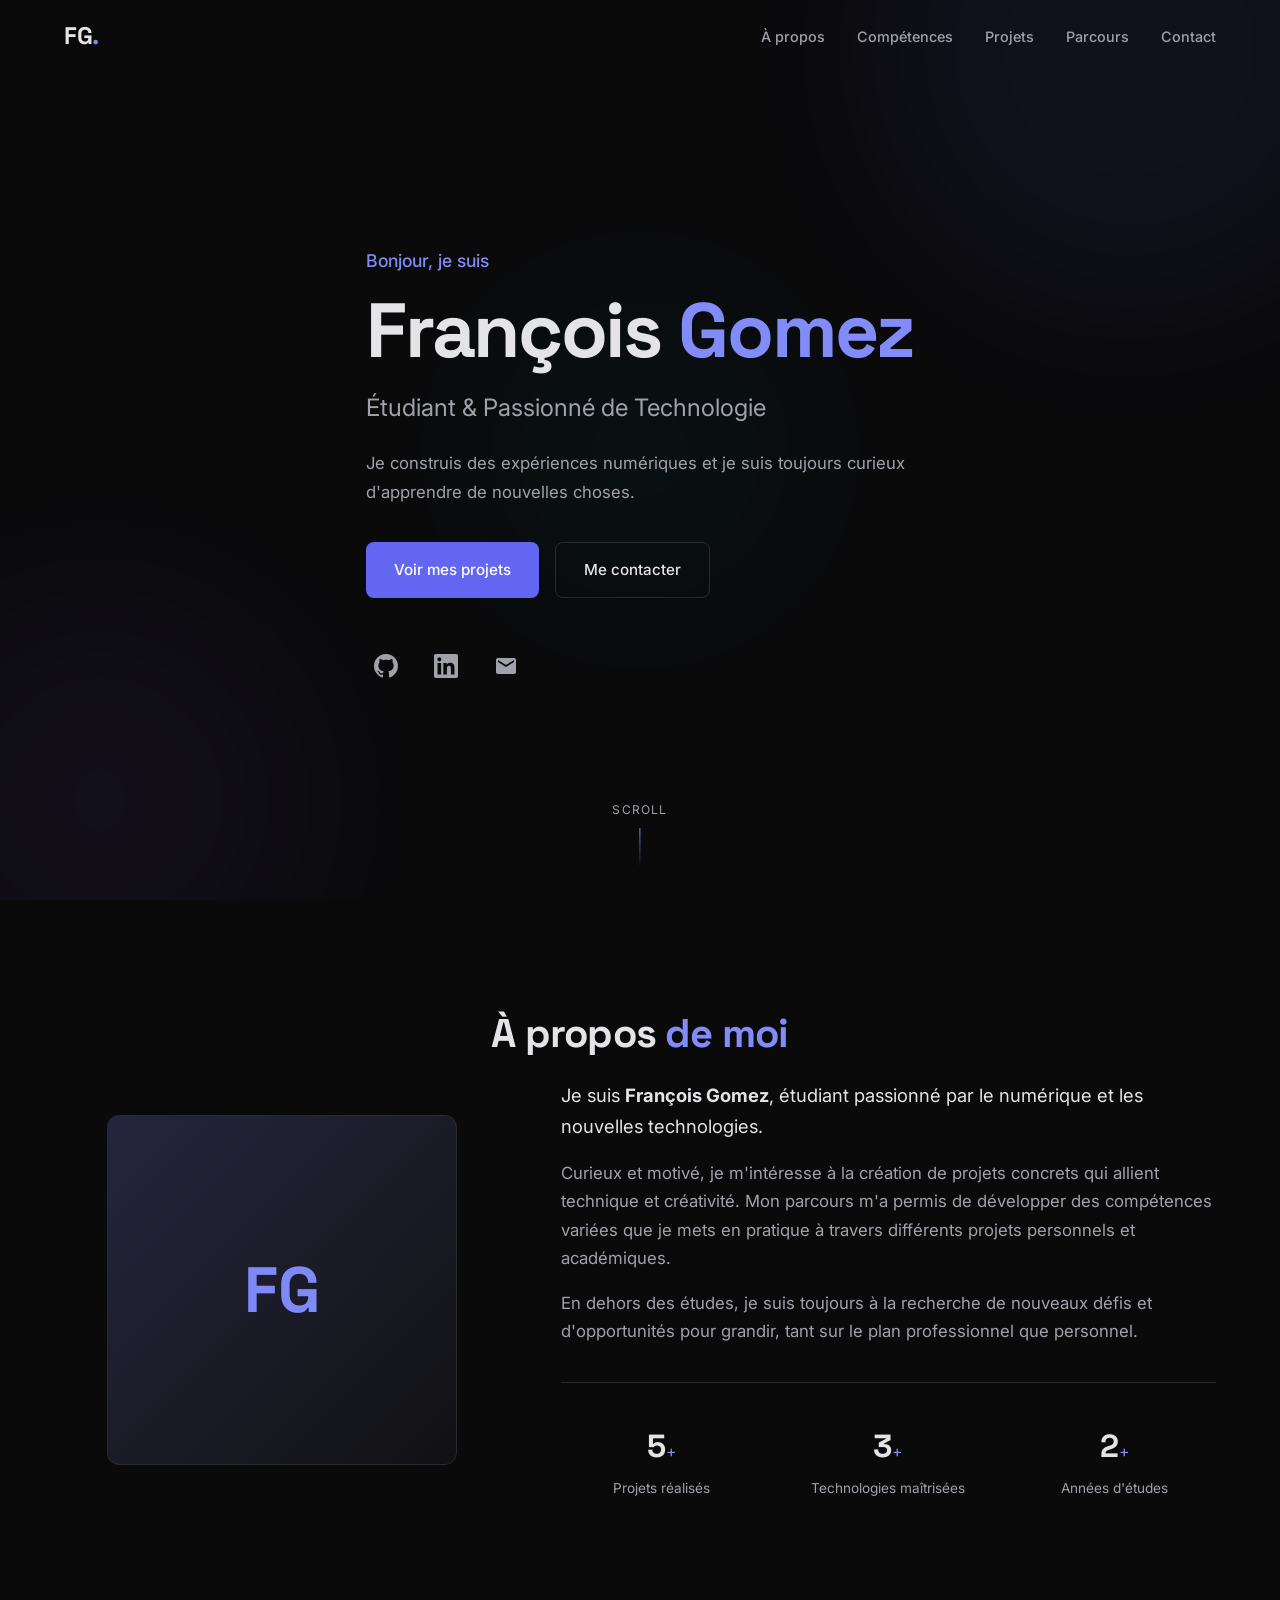
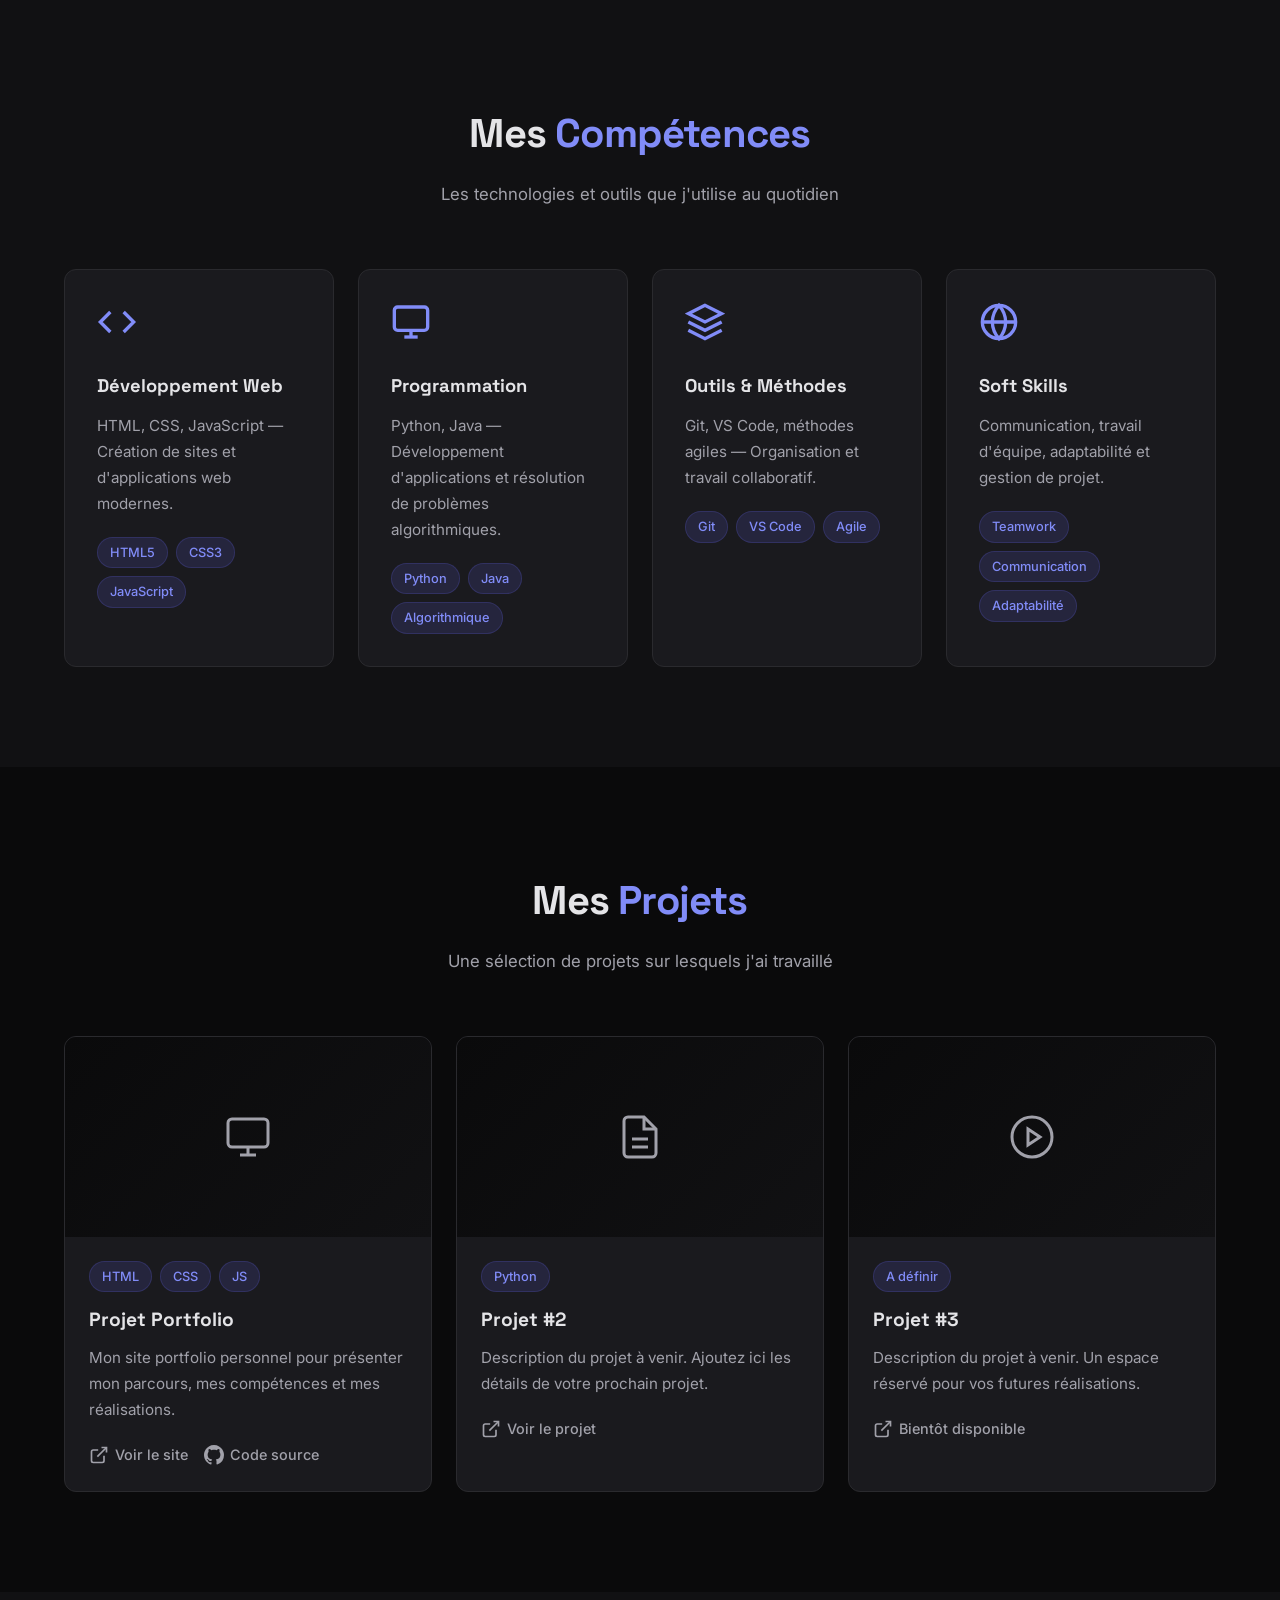
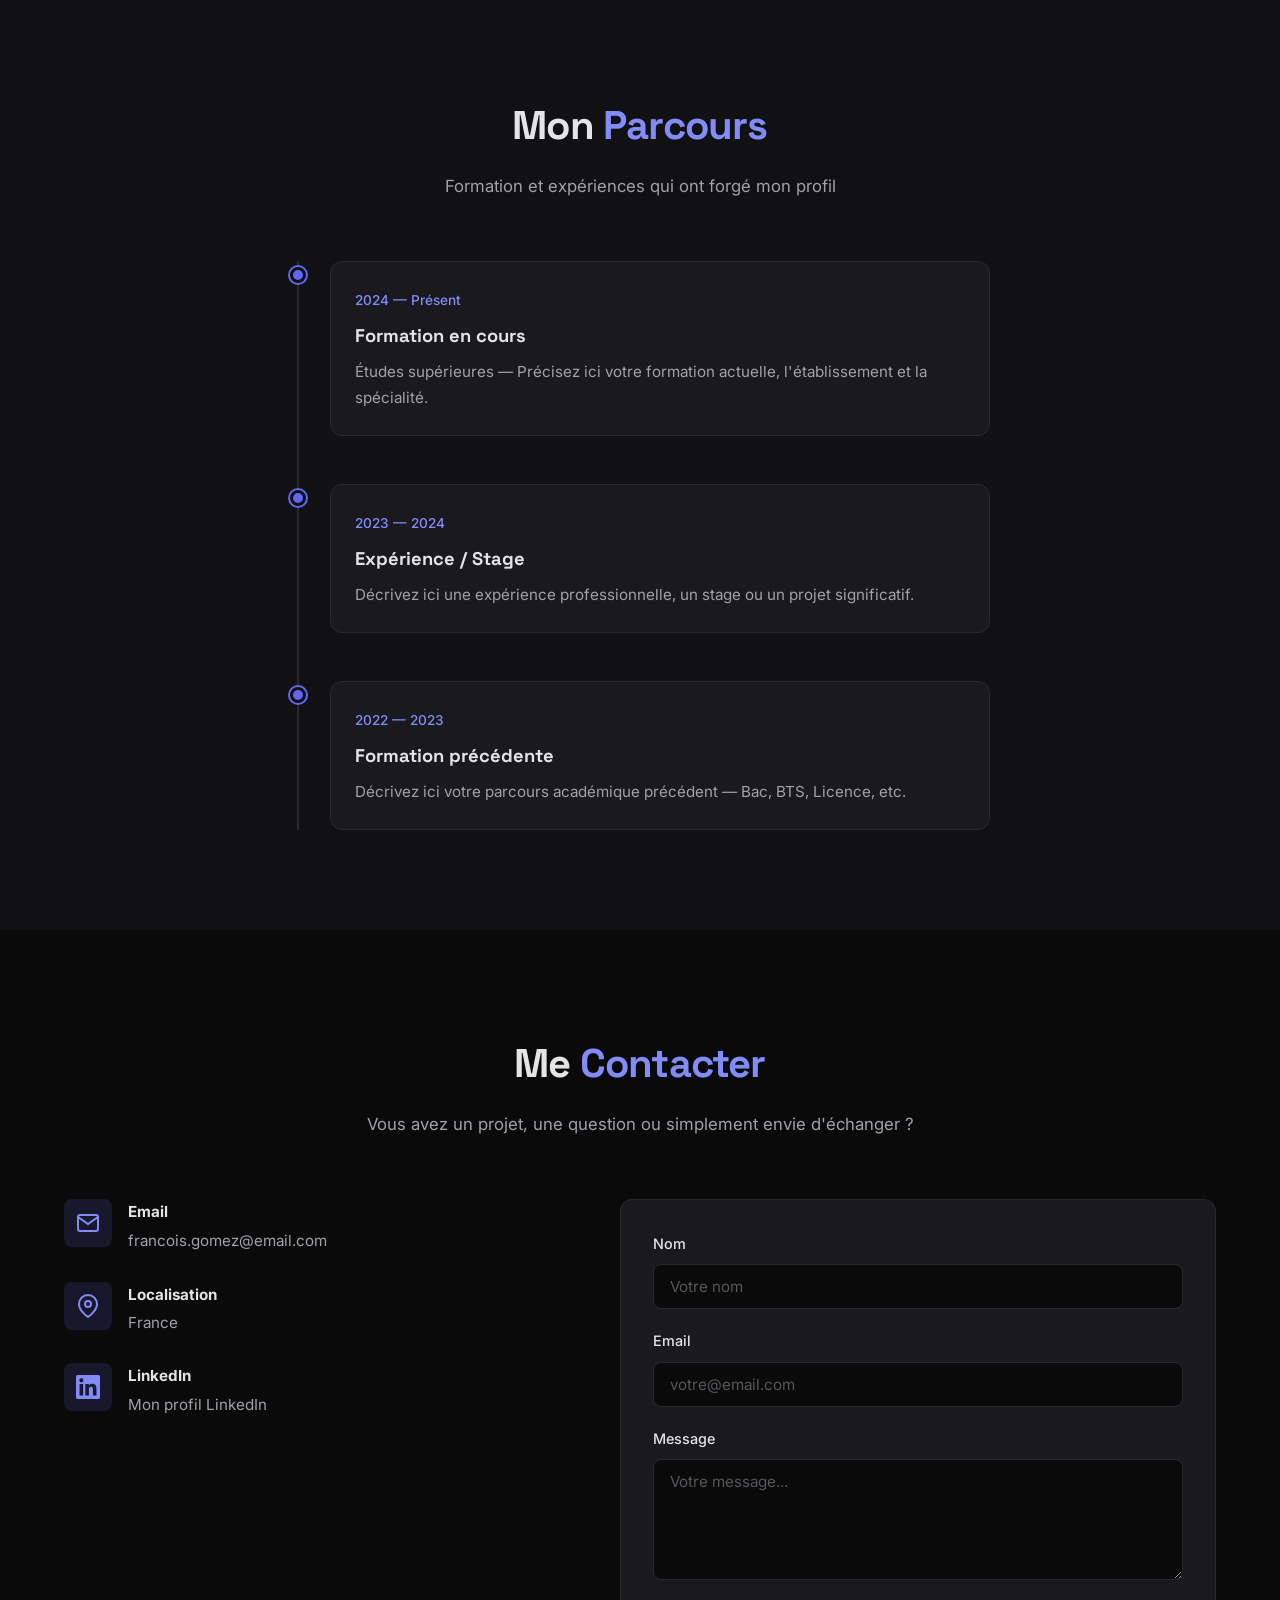
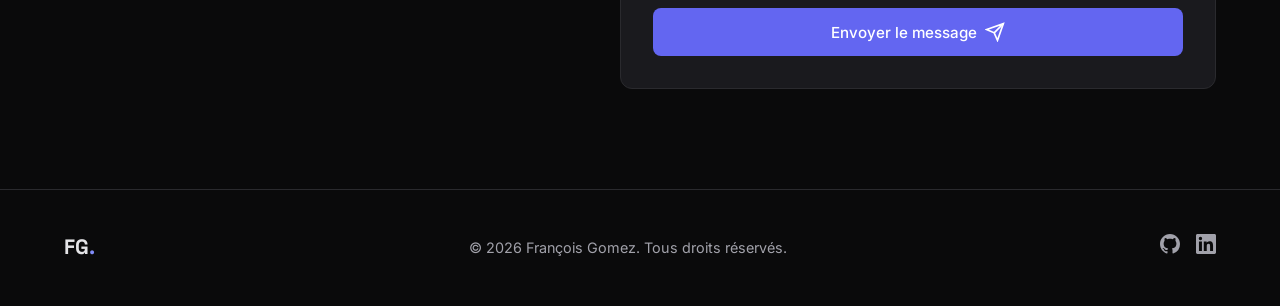
==== index.html @ 0fac57ad "feat: create portfolio website for François Gomez Modern, responsive single-page portfolio with hero" ====
<!DOCTYPE html>
<html lang="fr">
<head>
    <meta charset="UTF-8">
    <meta name="viewport" content="width=device-width, initial-scale=1.0">
    <meta name="description" content="Portfolio de François Gomez — Étudiant passionné, découvrez mon parcours, mes projets et compétences.">
    <meta name="author" content="François Gomez">
    <meta property="og:title" content="François Gomez — Portfolio">
    <meta property="og:description" content="Étudiant passionné — Parcours, projets et compétences.">
    <meta property="og:type" content="website">
    <title>François Gomez — Portfolio</title>
    <link rel="preconnect" href="https://fonts.googleapis.com">
    <link rel="preconnect" href="https://fonts.gstatic.com" crossorigin>
    <link href="https://fonts.googleapis.com/css2?family=Inter:wght@300;400;500;600;700&family=Space+Grotesk:wght@500;700&display=swap" rel="stylesheet">
    <link rel="stylesheet" href="assets/css/style.css">
    <link rel="icon" href="data:image/svg+xml,<svg xmlns='http://www.w3.org/2000/svg' viewBox='0 0 100 100'><text y='.9em' font-size='90'>🚀</text></svg>">
</head>
<body>
    <!-- Navigation -->
    <nav class="navbar" id="navbar">
        <div class="nav-container">
            <a href="#hero" class="nav-logo">FG<span class="accent">.</span></a>
            <button class="nav-toggle" id="nav-toggle" aria-label="Menu">
                <span></span>
                <span></span>
                <span></span>
            </button>
            <ul class="nav-menu" id="nav-menu">
                <li><a href="#about" class="nav-link">À propos</a></li>
                <li><a href="#skills" class="nav-link">Compétences</a></li>
                <li><a href="#projects" class="nav-link">Projets</a></li>
                <li><a href="#experience" class="nav-link">Parcours</a></li>
                <li><a href="#contact" class="nav-link">Contact</a></li>
            </ul>
        </div>
    </nav>

    <!-- Hero Section -->
    <section class="hero" id="hero">
        <div class="hero-bg-shapes">
            <div class="shape shape-1"></div>
            <div class="shape shape-2"></div>
            <div class="shape shape-3"></div>
        </div>
        <div class="container hero-content">
            <p class="hero-greeting">Bonjour, je suis</p>
            <h1 class="hero-name">François <span class="accent">Gomez</span></h1>
            <p class="hero-title">Étudiant & Passionné de Technologie</p>
            <p class="hero-description">
                Je construis des expériences numériques et je suis toujours curieux d'apprendre de nouvelles choses.
            </p>
            <div class="hero-cta">
                <a href="#projects" class="btn btn-primary">Voir mes projets</a>
                <a href="#contact" class="btn btn-outline">Me contacter</a>
            </div>
            <div class="hero-socials">
                <a href="https://github.com/alex-connected-mate" target="_blank" rel="noopener" aria-label="GitHub">
                    <svg width="24" height="24" viewBox="0 0 24 24" fill="currentColor"><path d="M12 0C5.37 0 0 5.37 0 12c0 5.31 3.435 9.795 8.205 11.385.6.105.825-.255.825-.57 0-.285-.015-1.23-.015-2.235-3.015.555-3.795-.735-4.035-1.41-.135-.345-.72-1.41-1.23-1.695-.42-.225-1.02-.78-.015-.795.945-.015 1.62.87 1.845 1.23 1.08 1.815 2.805 1.305 3.495.99.105-.78.42-1.305.765-1.605-2.67-.3-5.46-1.335-5.46-5.925 0-1.305.465-2.385 1.23-3.225-.12-.3-.54-1.53.12-3.18 0 0 1.005-.315 3.3 1.23.96-.27 1.98-.405 3-.405s2.04.135 3 .405c2.295-1.56 3.3-1.23 3.3-1.23.66 1.65.24 2.88.12 3.18.765.84 1.23 1.905 1.23 3.225 0 4.605-2.805 5.625-5.475 5.925.435.375.81 1.095.81 2.22 0 1.605-.015 2.895-.015 3.3 0 .315.225.69.825.57A12.02 12.02 0 0024 12c0-6.63-5.37-12-12-12z"/></svg>
                </a>
                <a href="https://linkedin.com/in/" target="_blank" rel="noopener" aria-label="LinkedIn">
                    <svg width="24" height="24" viewBox="0 0 24 24" fill="currentColor"><path d="M20.447 20.452h-3.554v-5.569c0-1.328-.027-3.037-1.852-3.037-1.853 0-2.136 1.445-2.136 2.939v5.667H9.351V9h3.414v1.561h.046c.477-.9 1.637-1.85 3.37-1.85 3.601 0 4.267 2.37 4.267 5.455v6.286zM5.337 7.433a2.062 2.062 0 01-2.063-2.065 2.064 2.064 0 112.063 2.065zm1.782 13.019H3.555V9h3.564v11.452zM22.225 0H1.771C.792 0 0 .774 0 1.729v20.542C0 23.227.792 24 1.771 24h20.451C23.2 24 24 23.227 24 22.271V1.729C24 .774 23.2 0 22.222 0h.003z"/></svg>
                </a>
                <a href="mailto:francois.gomez@email.com" aria-label="Email">
                    <svg width="24" height="24" viewBox="0 0 24 24" fill="currentColor"><path d="M20 4H4c-1.1 0-1.99.9-1.99 2L2 18c0 1.1.9 2 2 2h16c1.1 0 2-.9 2-2V6c0-1.1-.9-2-2-2zm0 4l-8 5-8-5V6l8 5 8-5v2z"/></svg>
                </a>
            </div>
        </div>
        <div class="scroll-indicator">
            <span>Scroll</span>
            <div class="scroll-line"></div>
        </div>
    </section>

    <!-- About Section -->
    <section class="section" id="about">
        <div class="container">
            <h2 class="section-title">À propos <span class="accent">de moi</span></h2>
            <div class="about-grid">
                <div class="about-image">
                    <div class="about-image-placeholder">
                        <span>FG</span>
                    </div>
                </div>
                <div class="about-text">
                    <p class="about-intro">
                        Je suis <strong>François Gomez</strong>, étudiant passionné par le numérique et les nouvelles technologies.
                    </p>
                    <p>
                        Curieux et motivé, je m'intéresse à la création de projets concrets qui allient technique et créativité. Mon parcours m'a permis de développer des compétences variées que je mets en pratique à travers différents projets personnels et académiques.
                    </p>
                    <p>
                        En dehors des études, je suis toujours à la recherche de nouveaux défis et d'opportunités pour grandir, tant sur le plan professionnel que personnel.
                    </p>
                    <div class="about-stats">
                        <div class="stat">
                            <span class="stat-number" data-count="5">0</span><span class="accent">+</span>
                            <span class="stat-label">Projets réalisés</span>
                        </div>
                        <div class="stat">
                            <span class="stat-number" data-count="3">0</span><span class="accent">+</span>
                            <span class="stat-label">Technologies maîtrisées</span>
                        </div>
                        <div class="stat">
                            <span class="stat-number" data-count="2">0</span><span class="accent">+</span>
                            <span class="stat-label">Années d'études</span>
                        </div>
                    </div>
                </div>
            </div>
        </div>
    </section>

    <!-- Skills Section -->
    <section class="section section-alt" id="skills">
        <div class="container">
            <h2 class="section-title">Mes <span class="accent">Compétences</span></h2>
            <p class="section-subtitle">Les technologies et outils que j'utilise au quotidien</p>
            <div class="skills-grid">
                <div class="skill-card">
                    <div class="skill-icon">
                        <svg width="40" height="40" viewBox="0 0 24 24" fill="none" stroke="currentColor" stroke-width="2"><polyline points="16 18 22 12 16 6"></polyline><polyline points="8 6 2 12 8 18"></polyline></svg>
                    </div>
                    <h3>Développement Web</h3>
                    <p>HTML, CSS, JavaScript — Création de sites et d'applications web modernes.</p>
                    <div class="skill-tags">
                        <span class="tag">HTML5</span>
                        <span class="tag">CSS3</span>
                        <span class="tag">JavaScript</span>
                    </div>
                </div>
                <div class="skill-card">
                    <div class="skill-icon">
                        <svg width="40" height="40" viewBox="0 0 24 24" fill="none" stroke="currentColor" stroke-width="2"><rect x="2" y="3" width="20" height="14" rx="2" ry="2"></rect><line x1="8" y1="21" x2="16" y2="21"></line><line x1="12" y1="17" x2="12" y2="21"></line></svg>
                    </div>
                    <h3>Programmation</h3>
                    <p>Python, Java — Développement d'applications et résolution de problèmes algorithmiques.</p>
                    <div class="skill-tags">
                        <span class="tag">Python</span>
                        <span class="tag">Java</span>
                        <span class="tag">Algorithmique</span>
                    </div>
                </div>
                <div class="skill-card">
                    <div class="skill-icon">
                        <svg width="40" height="40" viewBox="0 0 24 24" fill="none" stroke="currentColor" stroke-width="2"><path d="M12 2L2 7l10 5 10-5-10-5z"></path><path d="M2 17l10 5 10-5"></path><path d="M2 12l10 5 10-5"></path></svg>
                    </div>
                    <h3>Outils & Méthodes</h3>
                    <p>Git, VS Code, méthodes agiles — Organisation et travail collaboratif.</p>
                    <div class="skill-tags">
                        <span class="tag">Git</span>
                        <span class="tag">VS Code</span>
                        <span class="tag">Agile</span>
                    </div>
                </div>
                <div class="skill-card">
                    <div class="skill-icon">
                        <svg width="40" height="40" viewBox="0 0 24 24" fill="none" stroke="currentColor" stroke-width="2"><circle cx="12" cy="12" r="10"></circle><line x1="2" y1="12" x2="22" y2="12"></line><path d="M12 2a15.3 15.3 0 0 1 4 10 15.3 15.3 0 0 1-4 10 15.3 15.3 0 0 1-4-10 15.3 15.3 0 0 1 4-10z"></path></svg>
                    </div>
                    <h3>Soft Skills</h3>
                    <p>Communication, travail d'équipe, adaptabilité et gestion de projet.</p>
                    <div class="skill-tags">
                        <span class="tag">Teamwork</span>
                        <span class="tag">Communication</span>
                        <span class="tag">Adaptabilité</span>
                    </div>
                </div>
            </div>
        </div>
    </section>

    <!-- Projects Section -->
    <section class="section" id="projects">
        <div class="container">
            <h2 class="section-title">Mes <span class="accent">Projets</span></h2>
            <p class="section-subtitle">Une sélection de projets sur lesquels j'ai travaillé</p>
            <div class="projects-grid">
                <article class="project-card">
                    <div class="project-image">
                        <div class="project-image-placeholder">
                            <svg width="48" height="48" viewBox="0 0 24 24" fill="none" stroke="currentColor" stroke-width="1.5"><rect x="2" y="3" width="20" height="14" rx="2" ry="2"></rect><line x1="8" y1="21" x2="16" y2="21"></line><line x1="12" y1="17" x2="12" y2="21"></line></svg>
                        </div>
                    </div>
                    <div class="project-content">
                        <div class="project-tags">
                            <span class="tag">HTML</span>
                            <span class="tag">CSS</span>
                            <span class="tag">JS</span>
                        </div>
                        <h3>Projet Portfolio</h3>
                        <p>Mon site portfolio personnel pour présenter mon parcours, mes compétences et mes réalisations.</p>
                        <div class="project-links">
                            <a href="#" class="project-link">
                                <svg width="20" height="20" viewBox="0 0 24 24" fill="none" stroke="currentColor" stroke-width="2"><path d="M18 13v6a2 2 0 0 1-2 2H5a2 2 0 0 1-2-2V8a2 2 0 0 1 2-2h6"></path><polyline points="15 3 21 3 21 9"></polyline><line x1="10" y1="14" x2="21" y2="3"></line></svg>
                                Voir le site
                            </a>
                            <a href="https://github.com/alex-connected-mate/fg-portfolio" target="_blank" rel="noopener" class="project-link">
                                <svg width="20" height="20" viewBox="0 0 24 24" fill="currentColor"><path d="M12 0C5.37 0 0 5.37 0 12c0 5.31 3.435 9.795 8.205 11.385.6.105.825-.255.825-.57 0-.285-.015-1.23-.015-2.235-3.015.555-3.795-.735-4.035-1.41-.135-.345-.72-1.41-1.23-1.695-.42-.225-1.02-.78-.015-.795.945-.015 1.62.87 1.845 1.23 1.08 1.815 2.805 1.305 3.495.99.105-.78.42-1.305.765-1.605-2.67-.3-5.46-1.335-5.46-5.925 0-1.305.465-2.385 1.23-3.225-.12-.3-.54-1.53.12-3.18 0 0 1.005-.315 3.3 1.23.96-.27 1.98-.405 3-.405s2.04.135 3 .405c2.295-1.56 3.3-1.23 3.3-1.23.66 1.65.24 2.88.12 3.18.765.84 1.23 1.905 1.23 3.225 0 4.605-2.805 5.625-5.475 5.925.435.375.81 1.095.81 2.22 0 1.605-.015 2.895-.015 3.3 0 .315.225.69.825.57A12.02 12.02 0 0024 12c0-6.63-5.37-12-12-12z"/></svg>
                                Code source
                            </a>
                        </div>
                    </div>
                </article>
                <article class="project-card">
                    <div class="project-image">
                        <div class="project-image-placeholder">
                            <svg width="48" height="48" viewBox="0 0 24 24" fill="none" stroke="currentColor" stroke-width="1.5"><path d="M14 2H6a2 2 0 0 0-2 2v16a2 2 0 0 0 2 2h12a2 2 0 0 0 2-2V8z"></path><polyline points="14 2 14 8 20 8"></polyline><line x1="16" y1="13" x2="8" y2="13"></line><line x1="16" y1="17" x2="8" y2="17"></line></svg>
                        </div>
                    </div>
                    <div class="project-content">
                        <div class="project-tags">
                            <span class="tag">Python</span>
                        </div>
                        <h3>Projet #2</h3>
                        <p>Description du projet à venir. Ajoutez ici les détails de votre prochain projet.</p>
                        <div class="project-links">
                            <a href="#" class="project-link">
                                <svg width="20" height="20" viewBox="0 0 24 24" fill="none" stroke="currentColor" stroke-width="2"><path d="M18 13v6a2 2 0 0 1-2 2H5a2 2 0 0 1-2-2V8a2 2 0 0 1 2-2h6"></path><polyline points="15 3 21 3 21 9"></polyline><line x1="10" y1="14" x2="21" y2="3"></line></svg>
                                Voir le projet
                            </a>
                        </div>
                    </div>
                </article>
                <article class="project-card">
                    <div class="project-image">
                        <div class="project-image-placeholder">
                            <svg width="48" height="48" viewBox="0 0 24 24" fill="none" stroke="currentColor" stroke-width="1.5"><circle cx="12" cy="12" r="10"></circle><polygon points="10 8 16 12 10 16 10 8"></polygon></svg>
                        </div>
                    </div>
                    <div class="project-content">
                        <div class="project-tags">
                            <span class="tag">A définir</span>
                        </div>
                        <h3>Projet #3</h3>
                        <p>Description du projet à venir. Un espace réservé pour vos futures réalisations.</p>
                        <div class="project-links">
                            <a href="#" class="project-link">
                                <svg width="20" height="20" viewBox="0 0 24 24" fill="none" stroke="currentColor" stroke-width="2"><path d="M18 13v6a2 2 0 0 1-2 2H5a2 2 0 0 1-2-2V8a2 2 0 0 1 2-2h6"></path><polyline points="15 3 21 3 21 9"></polyline><line x1="10" y1="14" x2="21" y2="3"></line></svg>
                                Bientôt disponible
                            </a>
                        </div>
                    </div>
                </article>
            </div>
        </div>
    </section>

    <!-- Experience / Timeline Section -->
    <section class="section section-alt" id="experience">
        <div class="container">
            <h2 class="section-title">Mon <span class="accent">Parcours</span></h2>
            <p class="section-subtitle">Formation et expériences qui ont forgé mon profil</p>
            <div class="timeline">
                <div class="timeline-item">
                    <div class="timeline-dot"></div>
                    <div class="timeline-content">
                        <span class="timeline-date">2024 — Présent</span>
                        <h3>Formation en cours</h3>
                        <p>Études supérieures — Précisez ici votre formation actuelle, l'établissement et la spécialité.</p>
                    </div>
                </div>
                <div class="timeline-item">
                    <div class="timeline-dot"></div>
                    <div class="timeline-content">
                        <span class="timeline-date">2023 — 2024</span>
                        <h3>Expérience / Stage</h3>
                        <p>Décrivez ici une expérience professionnelle, un stage ou un projet significatif.</p>
                    </div>
                </div>
                <div class="timeline-item">
                    <div class="timeline-dot"></div>
                    <div class="timeline-content">
                        <span class="timeline-date">2022 — 2023</span>
                        <h3>Formation précédente</h3>
                        <p>Décrivez ici votre parcours académique précédent — Bac, BTS, Licence, etc.</p>
                    </div>
                </div>
            </div>
        </div>
    </section>

    <!-- Contact Section -->
    <section class="section" id="contact">
        <div class="container">
            <h2 class="section-title">Me <span class="accent">Contacter</span></h2>
            <p class="section-subtitle">Vous avez un projet, une question ou simplement envie d'échanger ?</p>
            <div class="contact-grid">
                <div class="contact-info">
                    <div class="contact-item">
                        <div class="contact-icon">
                            <svg width="24" height="24" viewBox="0 0 24 24" fill="none" stroke="currentColor" stroke-width="2"><path d="M4 4h16c1.1 0 2 .9 2 2v12c0 1.1-.9 2-2 2H4c-1.1 0-2-.9-2-2V6c0-1.1.9-2 2-2z"></path><polyline points="22,6 12,13 2,6"></polyline></svg>
                        </div>
                        <div>
                            <h4>Email</h4>
                            <a href="mailto:francois.gomez@email.com">francois.gomez@email.com</a>
                        </div>
                    </div>
                    <div class="contact-item">
                        <div class="contact-icon">
                            <svg width="24" height="24" viewBox="0 0 24 24" fill="none" stroke="currentColor" stroke-width="2"><path d="M21 10c0 7-9 13-9 13s-9-6-9-13a9 9 0 0 1 18 0z"></path><circle cx="12" cy="10" r="3"></circle></svg>
                        </div>
                        <div>
                            <h4>Localisation</h4>
                            <p>France</p>
                        </div>
                    </div>
                    <div class="contact-item">
                        <div class="contact-icon">
                            <svg width="24" height="24" viewBox="0 0 24 24" fill="currentColor"><path d="M20.447 20.452h-3.554v-5.569c0-1.328-.027-3.037-1.852-3.037-1.853 0-2.136 1.445-2.136 2.939v5.667H9.351V9h3.414v1.561h.046c.477-.9 1.637-1.85 3.37-1.85 3.601 0 4.267 2.37 4.267 5.455v6.286zM5.337 7.433a2.062 2.062 0 01-2.063-2.065 2.064 2.064 0 112.063 2.065zm1.782 13.019H3.555V9h3.564v11.452zM22.225 0H1.771C.792 0 0 .774 0 1.729v20.542C0 23.227.792 24 1.771 24h20.451C23.2 24 24 23.227 24 22.271V1.729C24 .774 23.2 0 22.222 0h.003z"/></svg>
                        </div>
                        <div>
                            <h4>LinkedIn</h4>
                            <a href="https://linkedin.com/in/" target="_blank" rel="noopener">Mon profil LinkedIn</a>
                        </div>
                    </div>
                </div>
                <form class="contact-form" id="contact-form">
                    <div class="form-group">
                        <label for="name">Nom</label>
                        <input type="text" id="name" name="name" placeholder="Votre nom" required>
                    </div>
                    <div class="form-group">
                        <label for="email">Email</label>
                        <input type="email" id="email" name="email" placeholder="votre@email.com" required>
                    </div>
                    <div class="form-group">
                        <label for="message">Message</label>
                        <textarea id="message" name="message" rows="5" placeholder="Votre message..." required></textarea>
                    </div>
                    <button type="submit" class="btn btn-primary btn-full">
                        Envoyer le message
                        <svg width="20" height="20" viewBox="0 0 24 24" fill="none" stroke="currentColor" stroke-width="2"><line x1="22" y1="2" x2="11" y2="13"></line><polygon points="22 2 15 22 11 13 2 9 22 2"></polygon></svg>
                    </button>
                </form>
            </div>
        </div>
    </section>

    <!-- Footer -->
    <footer class="footer">
        <div class="container">
            <div class="footer-content">
                <a href="#hero" class="footer-logo">FG<span class="accent">.</span></a>
                <p>&copy; 2026 François Gomez. Tous droits réservés.</p>
                <div class="footer-socials">
                    <a href="https://github.com/alex-connected-mate" target="_blank" rel="noopener" aria-label="GitHub">
                        <svg width="20" height="20" viewBox="0 0 24 24" fill="currentColor"><path d="M12 0C5.37 0 0 5.37 0 12c0 5.31 3.435 9.795 8.205 11.385.6.105.825-.255.825-.57 0-.285-.015-1.23-.015-2.235-3.015.555-3.795-.735-4.035-1.41-.135-.345-.72-1.41-1.23-1.695-.42-.225-1.02-.78-.015-.795.945-.015 1.62.87 1.845 1.23 1.08 1.815 2.805 1.305 3.495.99.105-.78.42-1.305.765-1.605-2.67-.3-5.46-1.335-5.46-5.925 0-1.305.465-2.385 1.23-3.225-.12-.3-.54-1.53.12-3.18 0 0 1.005-.315 3.3 1.23.96-.27 1.98-.405 3-.405s2.04.135 3 .405c2.295-1.56 3.3-1.23 3.3-1.23.66 1.65.24 2.88.12 3.18.765.84 1.23 1.905 1.23 3.225 0 4.605-2.805 5.625-5.475 5.925.435.375.81 1.095.81 2.22 0 1.605-.015 2.895-.015 3.3 0 .315.225.69.825.57A12.02 12.02 0 0024 12c0-6.63-5.37-12-12-12z"/></svg>
                    </a>
                    <a href="https://linkedin.com/in/" target="_blank" rel="noopener" aria-label="LinkedIn">
                        <svg width="20" height="20" viewBox="0 0 24 24" fill="currentColor"><path d="M20.447 20.452h-3.554v-5.569c0-1.328-.027-3.037-1.852-3.037-1.853 0-2.136 1.445-2.136 2.939v5.667H9.351V9h3.414v1.561h.046c.477-.9 1.637-1.85 3.37-1.85 3.601 0 4.267 2.37 4.267 5.455v6.286zM5.337 7.433a2.062 2.062 0 01-2.063-2.065 2.064 2.064 0 112.063 2.065zm1.782 13.019H3.555V9h3.564v11.452zM22.225 0H1.771C.792 0 0 .774 0 1.729v20.542C0 23.227.792 24 1.771 24h20.451C23.2 24 24 23.227 24 22.271V1.729C24 .774 23.2 0 22.222 0h.003z"/></svg>
                    </a>
                </div>
            </div>
        </div>
    </footer>

    <script src="assets/js/main.js"></script>
</body>
</html>
---- assets/css/style.css ----
/* ===================================
   VARIABLES & RESET
   =================================== */
:root {
    --color-bg: #0a0a0b;
    --color-bg-alt: #111113;
    --color-surface: #1a1a1e;
    --color-border: #2a2a2e;
    --color-text: #e4e4e7;
    --color-text-muted: #a1a1aa;
    --color-accent: #6366f1;
    --color-accent-light: #818cf8;
    --color-accent-glow: rgba(99, 102, 241, 0.15);
    --font-body: 'Inter', -apple-system, BlinkMacSystemFont, sans-serif;
    --font-heading: 'Space Grotesk', 'Inter', sans-serif;
    --radius: 12px;
    --radius-sm: 8px;
    --transition: 0.3s cubic-bezier(0.4, 0, 0.2, 1);
    --max-width: 1200px;
}

*, *::before, *::after {
    margin: 0;
    padding: 0;
    box-sizing: border-box;
}

html {
    scroll-behavior: smooth;
    scroll-padding-top: 80px;
}

body {
    font-family: var(--font-body);
    background-color: var(--color-bg);
    color: var(--color-text);
    line-height: 1.7;
    overflow-x: hidden;
    -webkit-font-smoothing: antialiased;
}

a {
    color: var(--color-accent-light);
    text-decoration: none;
    transition: color var(--transition);
}

a:hover {
    color: var(--color-accent);
}

img {
    max-width: 100%;
    display: block;
}

.container {
    max-width: var(--max-width);
    margin: 0 auto;
    padding: 0 24px;
}

.accent {
    color: var(--color-accent-light);
}

/* ===================================
   NAVBAR
   =================================== */
.navbar {
    position: fixed;
    top: 0;
    left: 0;
    right: 0;
    z-index: 1000;
    padding: 16px 0;
    transition: all var(--transition);
    background: transparent;
}

.navbar.scrolled {
    background: rgba(10, 10, 11, 0.85);
    backdrop-filter: blur(20px);
    -webkit-backdrop-filter: blur(20px);
    border-bottom: 1px solid var(--color-border);
    padding: 12px 0;
}

.nav-container {
    max-width: var(--max-width);
    margin: 0 auto;
    padding: 0 24px;
    display: flex;
    justify-content: space-between;
    align-items: center;
}

.nav-logo {
    font-family: var(--font-heading);
    font-size: 1.5rem;
    font-weight: 700;
    color: var(--color-text);
    letter-spacing: -0.02em;
}

.nav-logo:hover {
    color: var(--color-text);
}

.nav-menu {
    display: flex;
    list-style: none;
    gap: 32px;
}

.nav-link {
    color: var(--color-text-muted);
    font-size: 0.9rem;
    font-weight: 500;
    position: relative;
    padding: 4px 0;
}

.nav-link::after {
    content: '';
    position: absolute;
    bottom: -2px;
    left: 0;
    width: 0;
    height: 2px;
    background: var(--color-accent);
    transition: width var(--transition);
    border-radius: 1px;
}

.nav-link:hover,
.nav-link.active {
    color: var(--color-text);
}

.nav-link:hover::after,
.nav-link.active::after {
    width: 100%;
}

.nav-toggle {
    display: none;
    flex-direction: column;
    gap: 5px;
    background: none;
    border: none;
    cursor: pointer;
    padding: 4px;
}

.nav-toggle span {
    width: 24px;
    height: 2px;
    background: var(--color-text);
    border-radius: 2px;
    transition: all var(--transition);
}

/* ===================================
   HERO
   =================================== */
.hero {
    min-height: 100vh;
    display: flex;
    align-items: center;
    position: relative;
    overflow: hidden;
    padding: 120px 0 80px;
}

.hero-bg-shapes {
    position: absolute;
    inset: 0;
    pointer-events: none;
    overflow: hidden;
}

.shape {
    position: absolute;
    border-radius: 50%;
    filter: blur(80px);
    opacity: 0.4;
}

.shape-1 {
    width: 500px;
    height: 500px;
    background: var(--color-accent);
    top: -200px;
    right: -100px;
    opacity: 0.08;
}

.shape-2 {
    width: 400px;
    height: 400px;
    background: #8b5cf6;
    bottom: -100px;
    left: -100px;
    opacity: 0.06;
}

.shape-3 {
    width: 300px;
    height: 300px;
    background: #06b6d4;
    top: 50%;
    left: 50%;
    transform: translate(-50%, -50%);
    opacity: 0.04;
}

.hero-content {
    position: relative;
    z-index: 1;
}

.hero-greeting {
    font-size: 1.1rem;
    color: var(--color-accent-light);
    font-weight: 500;
    margin-bottom: 12px;
    opacity: 0;
    animation: fadeInUp 0.6s ease forwards;
}

.hero-name {
    font-family: var(--font-heading);
    font-size: clamp(2.5rem, 6vw, 5rem);
    font-weight: 700;
    letter-spacing: -0.03em;
    line-height: 1.1;
    margin-bottom: 16px;
    opacity: 0;
    animation: fadeInUp 0.6s ease 0.1s forwards;
}

.hero-title {
    font-size: clamp(1.1rem, 2.5vw, 1.5rem);
    color: var(--color-text-muted);
    font-weight: 400;
    margin-bottom: 20px;
    opacity: 0;
    animation: fadeInUp 0.6s ease 0.2s forwards;
}

.hero-description {
    max-width: 540px;
    color: var(--color-text-muted);
    font-size: 1.05rem;
    margin-bottom: 36px;
    opacity: 0;
    animation: fadeInUp 0.6s ease 0.3s forwards;
}

.hero-cta {
    display: flex;
    gap: 16px;
    flex-wrap: wrap;
    margin-bottom: 48px;
    opacity: 0;
    animation: fadeInUp 0.6s ease 0.4s forwards;
}

.hero-socials {
    display: flex;
    gap: 20px;
    opacity: 0;
    animation: fadeInUp 0.6s ease 0.5s forwards;
}

.hero-socials a {
    color: var(--color-text-muted);
    transition: all var(--transition);
    padding: 8px;
    border-radius: 50%;
}

.hero-socials a:hover {
    color: var(--color-accent-light);
    background: var(--color-accent-glow);
}

.scroll-indicator {
    position: absolute;
    bottom: 32px;
    left: 50%;
    transform: translateX(-50%);
    display: flex;
    flex-direction: column;
    align-items: center;
    gap: 8px;
    color: var(--color-text-muted);
    font-size: 0.75rem;
    letter-spacing: 0.1em;
    text-transform: uppercase;
    opacity: 0;
    animation: fadeIn 1s ease 1s forwards;
}

.scroll-line {
    width: 1px;
    height: 40px;
    background: linear-gradient(to bottom, var(--color-accent-light), transparent);
    animation: scrollBounce 2s ease-in-out infinite;
}

/* ===================================
   BUTTONS
   =================================== */
.btn {
    display: inline-flex;
    align-items: center;
    gap: 8px;
    padding: 14px 28px;
    border-radius: var(--radius-sm);
    font-size: 0.95rem;
    font-weight: 500;
    cursor: pointer;
    border: none;
    transition: all var(--transition);
    font-family: var(--font-body);
}

.btn-primary {
    background: var(--color-accent);
    color: white;
}

.btn-primary:hover {
    background: var(--color-accent-light);
    color: white;
    transform: translateY(-2px);
    box-shadow: 0 8px 30px rgba(99, 102, 241, 0.3);
}

.btn-outline {
    background: transparent;
    color: var(--color-text);
    border: 1px solid var(--color-border);
}

.btn-outline:hover {
    border-color: var(--color-accent);
    color: var(--color-accent-light);
    transform: translateY(-2px);
}

.btn-full {
    width: 100%;
    justify-content: center;
}

/* ===================================
   SECTIONS
   =================================== */
.section {
    padding: 100px 0;
}

.section-alt {
    background: var(--color-bg-alt);
}

.section-title {
    font-family: var(--font-heading);
    font-size: clamp(1.8rem, 4vw, 2.5rem);
    font-weight: 700;
    letter-spacing: -0.02em;
    margin-bottom: 12px;
    text-align: center;
}

.section-subtitle {
    color: var(--color-text-muted);
    text-align: center;
    max-width: 600px;
    margin: 0 auto 60px;
    font-size: 1.05rem;
}

/* ===================================
   ABOUT
   =================================== */
.about-grid {
    display: grid;
    grid-template-columns: 1fr 1.5fr;
    gap: 60px;
    align-items: center;
}

.about-image-placeholder {
    width: 100%;
    aspect-ratio: 1;
    max-width: 350px;
    margin: 0 auto;
    border-radius: var(--radius);
    background: linear-gradient(135deg, var(--color-surface), var(--color-bg-alt));
    border: 1px solid var(--color-border);
    display: flex;
    align-items: center;
    justify-content: center;
    font-family: var(--font-heading);
    font-size: 4rem;
    font-weight: 700;
    color: var(--color-accent-light);
    position: relative;
    overflow: hidden;
}

.about-image-placeholder::before {
    content: '';
    position: absolute;
    inset: 0;
    background: linear-gradient(135deg, var(--color-accent-glow), transparent);
}

.about-text p {
    color: var(--color-text-muted);
    margin-bottom: 16px;
    font-size: 1.05rem;
}

.about-intro {
    font-size: 1.15rem !important;
    color: var(--color-text) !important;
}

.about-stats {
    display: grid;
    grid-template-columns: repeat(3, 1fr);
    gap: 24px;
    margin-top: 36px;
    padding-top: 36px;
    border-top: 1px solid var(--color-border);
}

.stat {
    text-align: center;
}

.stat-number {
    font-family: var(--font-heading);
    font-size: 2rem;
    font-weight: 700;
    color: var(--color-text);
}

.stat-label {
    display: block;
    color: var(--color-text-muted);
    font-size: 0.85rem;
    margin-top: 4px;
}

/* ===================================
   SKILLS
   =================================== */
.skills-grid {
    display: grid;
    grid-template-columns: repeat(auto-fit, minmax(260px, 1fr));
    gap: 24px;
}

.skill-card {
    background: var(--color-surface);
    border: 1px solid var(--color-border);
    border-radius: var(--radius);
    padding: 32px;
    transition: all var(--transition);
}

.skill-card:hover {
    border-color: var(--color-accent);
    transform: translateY(-4px);
    box-shadow: 0 20px 40px rgba(0, 0, 0, 0.3);
}

.skill-icon {
    color: var(--color-accent-light);
    margin-bottom: 20px;
}

.skill-card h3 {
    font-family: var(--font-heading);
    font-size: 1.15rem;
    margin-bottom: 12px;
}

.skill-card p {
    color: var(--color-text-muted);
    font-size: 0.95rem;
    margin-bottom: 20px;
}

.skill-tags {
    display: flex;
    flex-wrap: wrap;
    gap: 8px;
}

.tag {
    padding: 4px 12px;
    border-radius: 20px;
    font-size: 0.8rem;
    font-weight: 500;
    background: var(--color-accent-glow);
    color: var(--color-accent-light);
    border: 1px solid rgba(99, 102, 241, 0.2);
}

/* ===================================
   PROJECTS
   =================================== */
.projects-grid {
    display: grid;
    grid-template-columns: repeat(auto-fit, minmax(340px, 1fr));
    gap: 24px;
}

.project-card {
    background: var(--color-surface);
    border: 1px solid var(--color-border);
    border-radius: var(--radius);
    overflow: hidden;
    transition: all var(--transition);
}

.project-card:hover {
    border-color: var(--color-accent);
    transform: translateY(-4px);
    box-shadow: 0 20px 40px rgba(0, 0, 0, 0.3);
}

.project-image {
    position: relative;
    overflow: hidden;
}

.project-image-placeholder {
    width: 100%;
    height: 200px;
    background: linear-gradient(135deg, var(--color-bg), var(--color-bg-alt));
    display: flex;
    align-items: center;
    justify-content: center;
    color: var(--color-text-muted);
}

.project-content {
    padding: 24px;
}

.project-tags {
    display: flex;
    flex-wrap: wrap;
    gap: 8px;
    margin-bottom: 12px;
}

.project-content h3 {
    font-family: var(--font-heading);
    font-size: 1.2rem;
    margin-bottom: 8px;
}

.project-content p {
    color: var(--color-text-muted);
    font-size: 0.95rem;
    margin-bottom: 20px;
}

.project-links {
    display: flex;
    gap: 16px;
}

.project-link {
    display: inline-flex;
    align-items: center;
    gap: 6px;
    font-size: 0.9rem;
    font-weight: 500;
    color: var(--color-text-muted);
}

.project-link:hover {
    color: var(--color-accent-light);
}

/* ===================================
   TIMELINE
   =================================== */
.timeline {
    max-width: 700px;
    margin: 0 auto;
    position: relative;
    padding-left: 40px;
}

.timeline::before {
    content: '';
    position: absolute;
    left: 7px;
    top: 0;
    bottom: 0;
    width: 2px;
    background: var(--color-border);
}

.timeline-item {
    position: relative;
    margin-bottom: 48px;
}

.timeline-item:last-child {
    margin-bottom: 0;
}

.timeline-dot {
    position: absolute;
    left: -40px;
    top: 6px;
    width: 16px;
    height: 16px;
    border-radius: 50%;
    background: var(--color-accent);
    border: 3px solid var(--color-bg-alt);
    box-shadow: 0 0 0 2px var(--color-accent);
}

.timeline-content {
    background: var(--color-surface);
    border: 1px solid var(--color-border);
    border-radius: var(--radius);
    padding: 24px;
    transition: all var(--transition);
}

.timeline-content:hover {
    border-color: var(--color-accent);
}

.timeline-date {
    display: inline-block;
    font-size: 0.85rem;
    font-weight: 500;
    color: var(--color-accent-light);
    margin-bottom: 8px;
}

.timeline-content h3 {
    font-family: var(--font-heading);
    font-size: 1.15rem;
    margin-bottom: 8px;
}

.timeline-content p {
    color: var(--color-text-muted);
    font-size: 0.95rem;
}

/* ===================================
   CONTACT
   =================================== */
.contact-grid {
    display: grid;
    grid-template-columns: 1fr 1.2fr;
    gap: 60px;
    align-items: start;
}

.contact-item {
    display: flex;
    gap: 16px;
    align-items: flex-start;
    margin-bottom: 28px;
}

.contact-icon {
    width: 48px;
    height: 48px;
    border-radius: var(--radius-sm);
    background: var(--color-accent-glow);
    display: flex;
    align-items: center;
    justify-content: center;
    color: var(--color-accent-light);
    flex-shrink: 0;
}

.contact-item h4 {
    font-size: 0.95rem;
    margin-bottom: 2px;
}

.contact-item p,
.contact-item a {
    color: var(--color-text-muted);
    font-size: 0.95rem;
}

.contact-form {
    background: var(--color-surface);
    border: 1px solid var(--color-border);
    border-radius: var(--radius);
    padding: 32px;
}

.form-group {
    margin-bottom: 20px;
}

.form-group label {
    display: block;
    font-size: 0.9rem;
    font-weight: 500;
    margin-bottom: 8px;
    color: var(--color-text);
}

.form-group input,
.form-group textarea {
    width: 100%;
    padding: 12px 16px;
    border: 1px solid var(--color-border);
    border-radius: var(--radius-sm);
    background: var(--color-bg);
    color: var(--color-text);
    font-family: var(--font-body);
    font-size: 0.95rem;
    transition: border-color var(--transition);
    outline: none;
}

.form-group input::placeholder,
.form-group textarea::placeholder {
    color: var(--color-text-muted);
    opacity: 0.5;
}

.form-group input:focus,
.form-group textarea:focus {
    border-color: var(--color-accent);
    box-shadow: 0 0 0 3px var(--color-accent-glow);
}

.form-group textarea {
    resize: vertical;
    min-height: 120px;
}

/* ===================================
   FOOTER
   =================================== */
.footer {
    border-top: 1px solid var(--color-border);
    padding: 40px 0;
}

.footer-content {
    display: flex;
    justify-content: space-between;
    align-items: center;
}

.footer-logo {
    font-family: var(--font-heading);
    font-size: 1.3rem;
    font-weight: 700;
    color: var(--color-text);
}

.footer-logo:hover {
    color: var(--color-text);
}

.footer p {
    color: var(--color-text-muted);
    font-size: 0.9rem;
}

.footer-socials {
    display: flex;
    gap: 16px;
}

.footer-socials a {
    color: var(--color-text-muted);
    transition: color var(--transition);
}

.footer-socials a:hover {
    color: var(--color-accent-light);
}

/* ===================================
   ANIMATIONS
   =================================== */
@keyframes fadeInUp {
    from {
        opacity: 0;
        transform: translateY(20px);
    }
    to {
        opacity: 1;
        transform: translateY(0);
    }
}

@keyframes fadeIn {
    from { opacity: 0; }
    to { opacity: 1; }
}

@keyframes scrollBounce {
    0%, 100% { transform: scaleY(1); transform-origin: top; }
    50% { transform: scaleY(0.5); transform-origin: top; }
}

/* Scroll reveal */
.reveal {
    opacity: 0;
    transform: translateY(30px);
    transition: all 0.6s cubic-bezier(0.4, 0, 0.2, 1);
}

.reveal.visible {
    opacity: 1;
    transform: translateY(0);
}

/* ===================================
   RESPONSIVE
   =================================== */
@media (max-width: 968px) {
    .about-grid {
        grid-template-columns: 1fr;
        gap: 40px;
    }

    .about-image-placeholder {
        max-width: 250px;
    }

    .contact-grid {
        grid-template-columns: 1fr;
        gap: 40px;
    }

    .projects-grid {
        grid-template-columns: 1fr;
    }
}

@media (max-width: 768px) {
    .nav-toggle {
        display: flex;
    }

    .nav-menu {
        position: fixed;
        top: 0;
        right: -100%;
        width: 280px;
        height: 100vh;
        background: var(--color-surface);
        flex-direction: column;
        justify-content: center;
        align-items: center;
        gap: 24px;
        transition: right var(--transition);
        border-left: 1px solid var(--color-border);
    }

    .nav-menu.active {
        right: 0;
    }

    .nav-link {
        font-size: 1.1rem;
    }

    .hero {
        padding: 100px 0 60px;
    }

    .hero-name {
        font-size: clamp(2rem, 8vw, 3rem);
    }

    .section {
        padding: 70px 0;
    }

    .about-stats {
        grid-template-columns: repeat(3, 1fr);
        gap: 16px;
    }

    .stat-number {
        font-size: 1.5rem;
    }

    .footer-content {
        flex-direction: column;
        gap: 16px;
        text-align: center;
    }

    .skills-grid {
        grid-template-columns: 1fr;
    }
}

@media (max-width: 480px) {
    .hero-cta {
        flex-direction: column;
    }

    .btn {
        justify-content: center;
    }
}
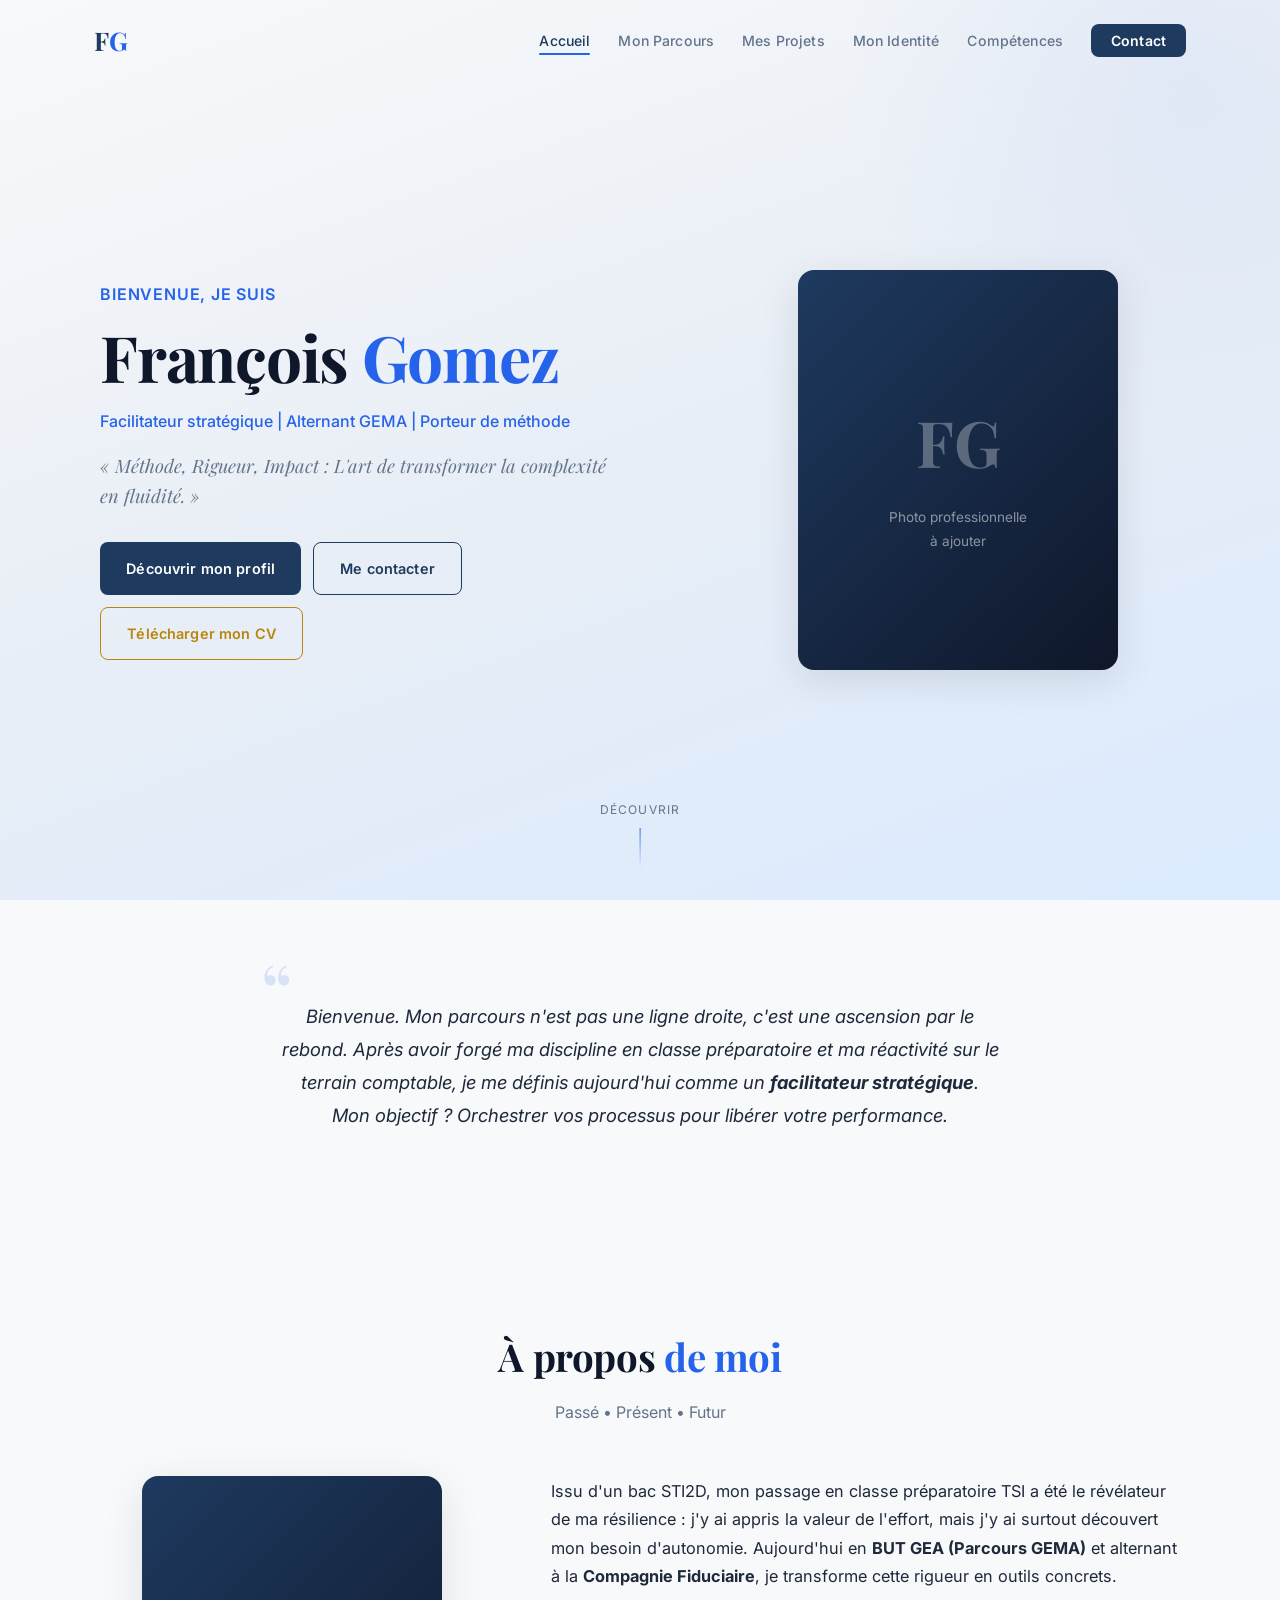
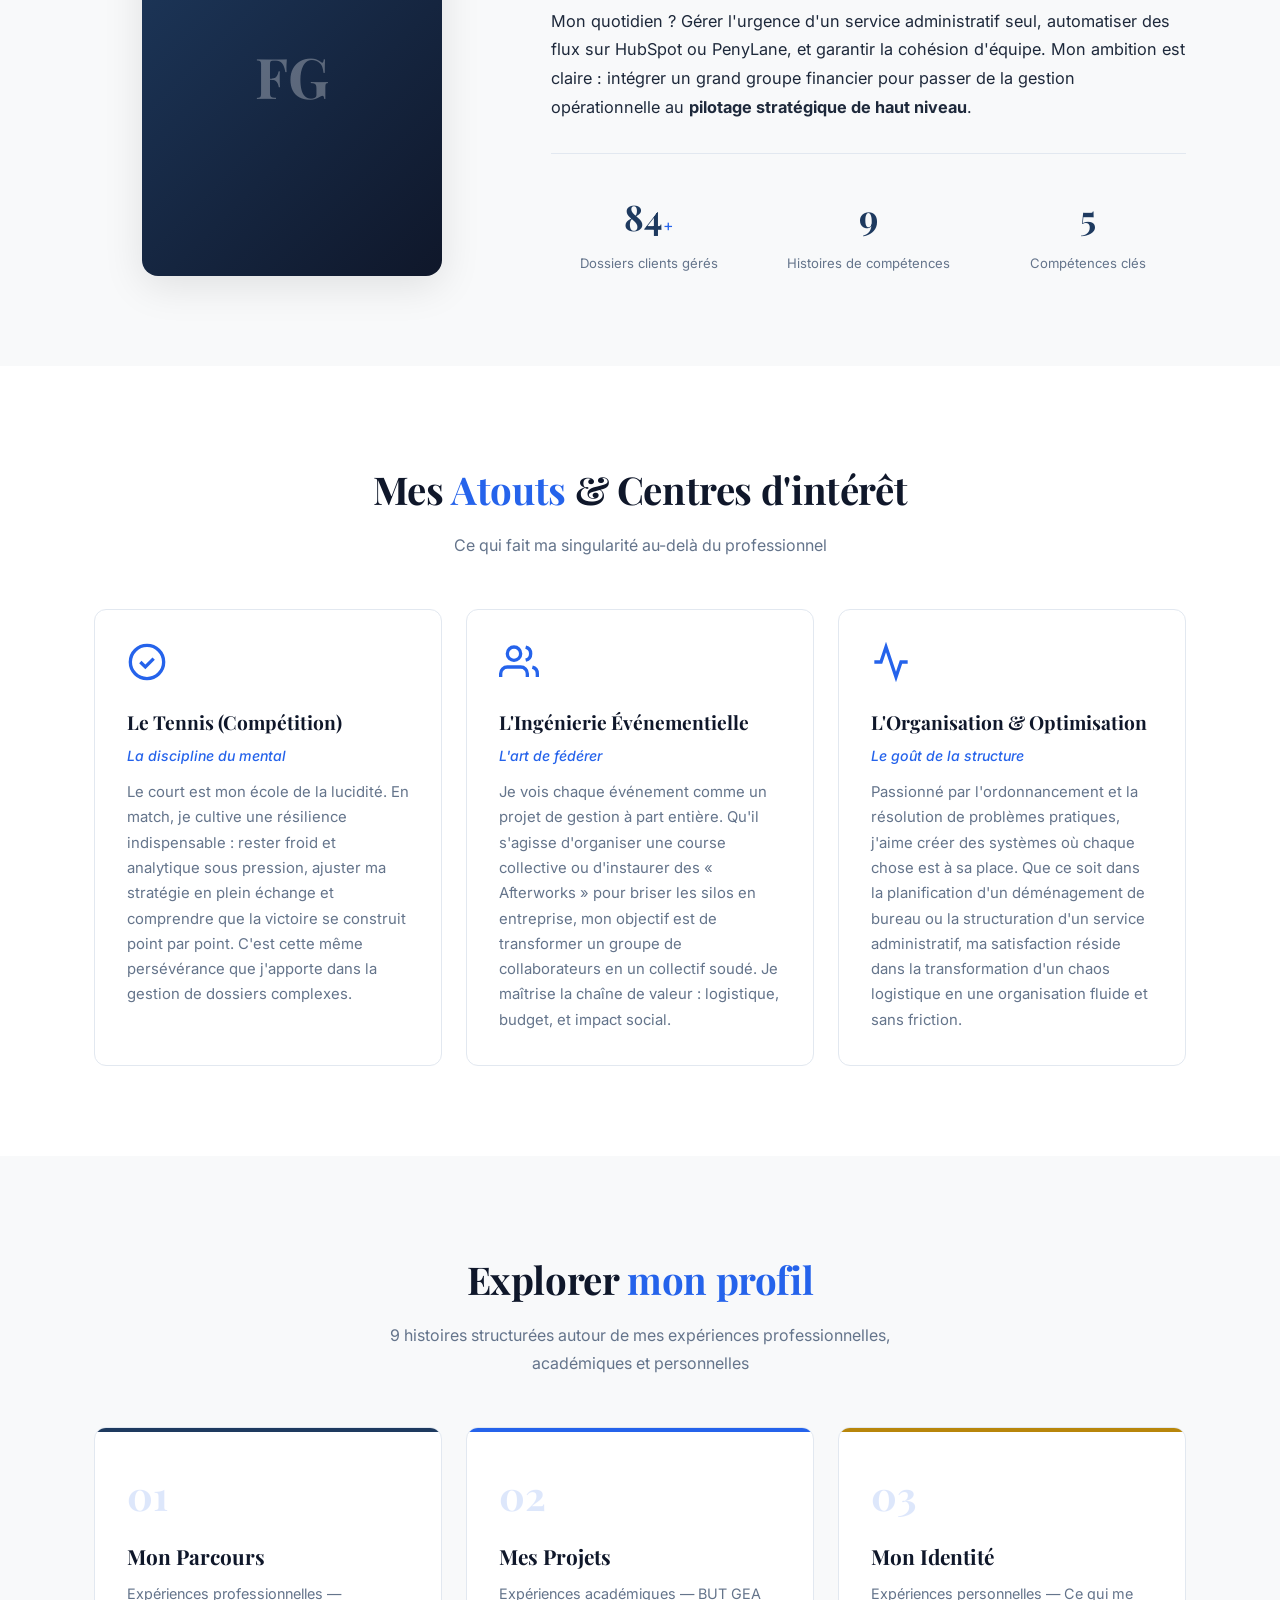
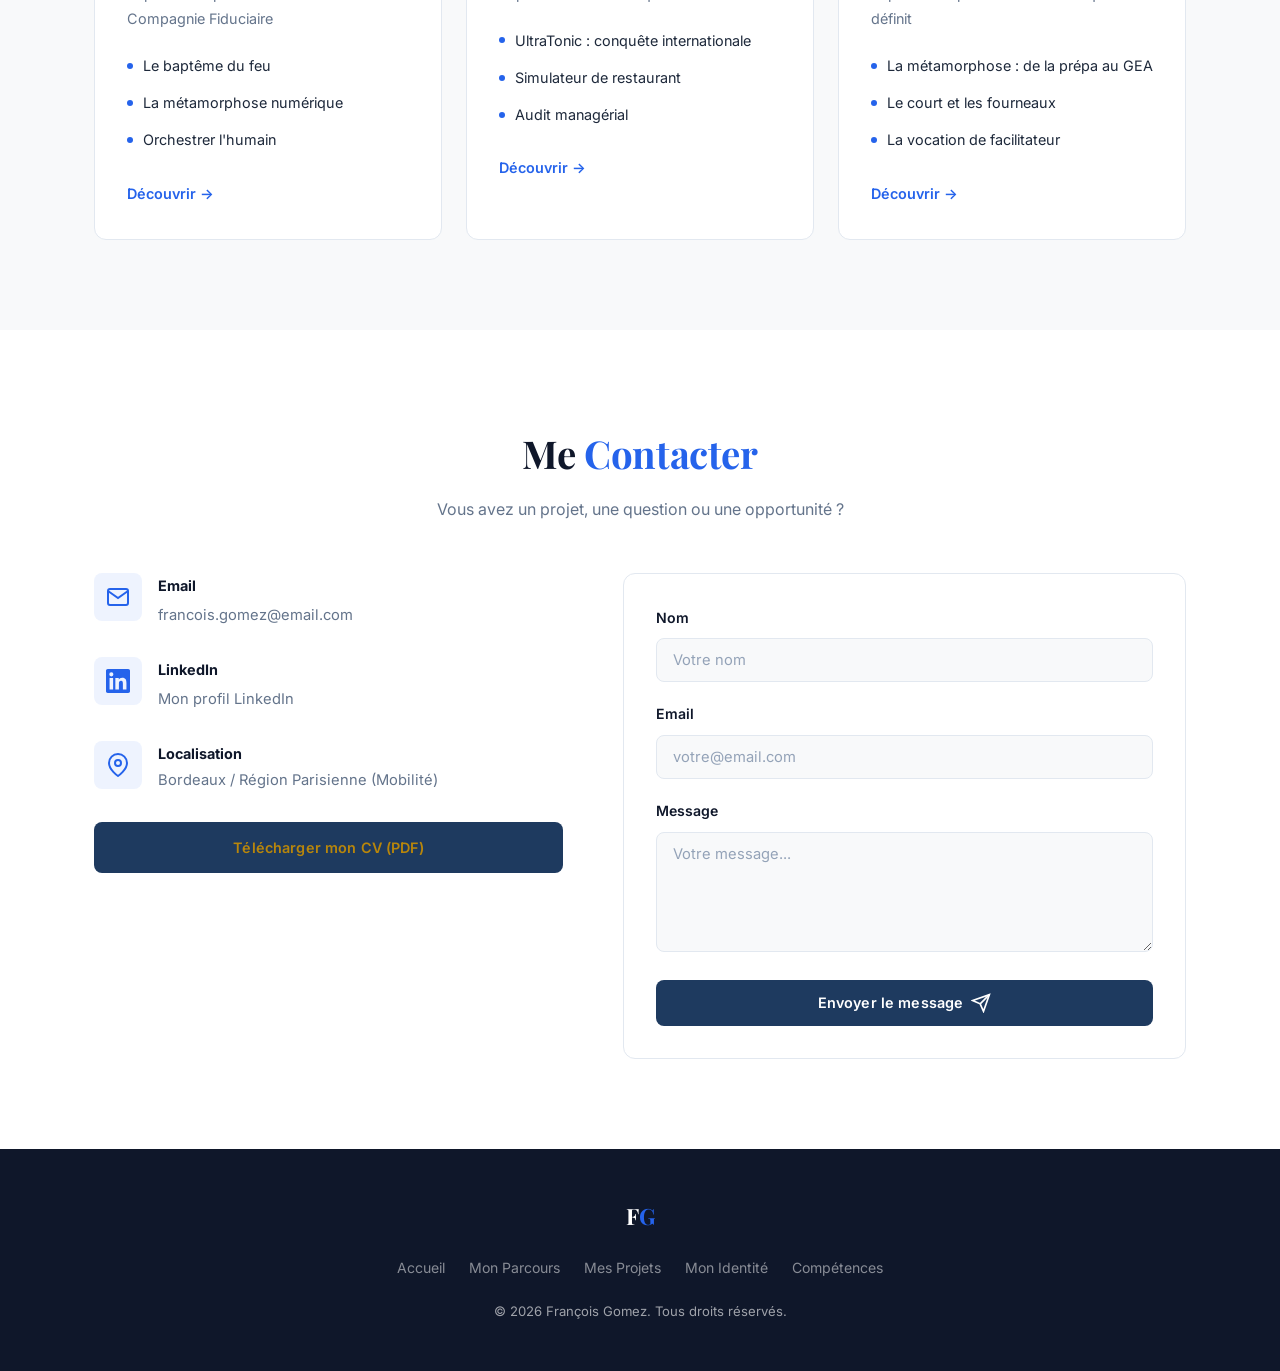
==== commit 6037e39f: "feat: rebuild complete portfolio with full content from PDF Multi-page portfolio for François Gomez " ====
--- a/index.html
+++ b/index.html
@@ -3,78 +3,83 @@
 <head>
     <meta charset="UTF-8">
     <meta name="viewport" content="width=device-width, initial-scale=1.0">
-    <meta name="description" content="Portfolio de François Gomez — Étudiant passionné, découvrez mon parcours, mes projets et compétences.">
+    <meta name="description" content="François Gomez — Facilitateur stratégique | Alternant GEMA | Porteur de méthode. Découvrez mon parcours, mes projets et mon identité.">
     <meta name="author" content="François Gomez">
-    <meta property="og:title" content="François Gomez — Portfolio">
-    <meta property="og:description" content="Étudiant passionné — Parcours, projets et compétences.">
-    <meta property="og:type" content="website">
-    <title>François Gomez — Portfolio</title>
+    <title>François Gomez — Facilitateur Stratégique</title>
     <link rel="preconnect" href="https://fonts.googleapis.com">
     <link rel="preconnect" href="https://fonts.gstatic.com" crossorigin>
-    <link href="https://fonts.googleapis.com/css2?family=Inter:wght@300;400;500;600;700&family=Space+Grotesk:wght@500;700&display=swap" rel="stylesheet">
+    <link href="https://fonts.googleapis.com/css2?family=Inter:wght@300;400;500;600;700&family=Playfair+Display:wght@600;700&display=swap" rel="stylesheet">
     <link rel="stylesheet" href="assets/css/style.css">
-    <link rel="icon" href="data:image/svg+xml,<svg xmlns='http://www.w3.org/2000/svg' viewBox='0 0 100 100'><text y='.9em' font-size='90'>🚀</text></svg>">
+    <link rel="icon" href="data:image/svg+xml,<svg xmlns='http://www.w3.org/2000/svg' viewBox='0 0 100 100'><text y='.9em' font-size='90'>FG</text></svg>">
 </head>
 <body>
     <!-- Navigation -->
     <nav class="navbar" id="navbar">
         <div class="nav-container">
-            <a href="#hero" class="nav-logo">FG<span class="accent">.</span></a>
+            <a href="index.html" class="nav-logo">F<span class="accent">G</span></a>
             <button class="nav-toggle" id="nav-toggle" aria-label="Menu">
                 <span></span>
                 <span></span>
                 <span></span>
             </button>
             <ul class="nav-menu" id="nav-menu">
-                <li><a href="#about" class="nav-link">À propos</a></li>
-                <li><a href="#skills" class="nav-link">Compétences</a></li>
-                <li><a href="#projects" class="nav-link">Projets</a></li>
-                <li><a href="#experience" class="nav-link">Parcours</a></li>
-                <li><a href="#contact" class="nav-link">Contact</a></li>
+                <li><a href="index.html" class="nav-link active">Accueil</a></li>
+                <li><a href="parcours.html" class="nav-link">Mon Parcours</a></li>
+                <li><a href="projets.html" class="nav-link">Mes Projets</a></li>
+                <li><a href="identite.html" class="nav-link">Mon Identité</a></li>
+                <li><a href="competences.html" class="nav-link">Compétences</a></li>
+                <li><a href="#contact" class="nav-link nav-cta">Contact</a></li>
             </ul>
         </div>
     </nav>
 
     <!-- Hero Section -->
     <section class="hero" id="hero">
-        <div class="hero-bg-shapes">
-            <div class="shape shape-1"></div>
-            <div class="shape shape-2"></div>
-            <div class="shape shape-3"></div>
+        <div class="hero-bg">
+            <div class="hero-gradient"></div>
         </div>
         <div class="container hero-content">
-            <p class="hero-greeting">Bonjour, je suis</p>
-            <h1 class="hero-name">François <span class="accent">Gomez</span></h1>
-            <p class="hero-title">Étudiant & Passionné de Technologie</p>
-            <p class="hero-description">
-                Je construis des expériences numériques et je suis toujours curieux d'apprendre de nouvelles choses.
-            </p>
-            <div class="hero-cta">
-                <a href="#projects" class="btn btn-primary">Voir mes projets</a>
-                <a href="#contact" class="btn btn-outline">Me contacter</a>
-            </div>
-            <div class="hero-socials">
-                <a href="https://github.com/alex-connected-mate" target="_blank" rel="noopener" aria-label="GitHub">
-                    <svg width="24" height="24" viewBox="0 0 24 24" fill="currentColor"><path d="M12 0C5.37 0 0 5.37 0 12c0 5.31 3.435 9.795 8.205 11.385.6.105.825-.255.825-.57 0-.285-.015-1.23-.015-2.235-3.015.555-3.795-.735-4.035-1.41-.135-.345-.72-1.41-1.23-1.695-.42-.225-1.02-.78-.015-.795.945-.015 1.62.87 1.845 1.23 1.08 1.815 2.805 1.305 3.495.99.105-.78.42-1.305.765-1.605-2.67-.3-5.46-1.335-5.46-5.925 0-1.305.465-2.385 1.23-3.225-.12-.3-.54-1.53.12-3.18 0 0 1.005-.315 3.3 1.23.96-.27 1.98-.405 3-.405s2.04.135 3 .405c2.295-1.56 3.3-1.23 3.3-1.23.66 1.65.24 2.88.12 3.18.765.84 1.23 1.905 1.23 3.225 0 4.605-2.805 5.625-5.475 5.925.435.375.81 1.095.81 2.22 0 1.605-.015 2.895-.015 3.3 0 .315.225.69.825.57A12.02 12.02 0 0024 12c0-6.63-5.37-12-12-12z"/></svg>
-                </a>
-                <a href="https://linkedin.com/in/" target="_blank" rel="noopener" aria-label="LinkedIn">
-                    <svg width="24" height="24" viewBox="0 0 24 24" fill="currentColor"><path d="M20.447 20.452h-3.554v-5.569c0-1.328-.027-3.037-1.852-3.037-1.853 0-2.136 1.445-2.136 2.939v5.667H9.351V9h3.414v1.561h.046c.477-.9 1.637-1.85 3.37-1.85 3.601 0 4.267 2.37 4.267 5.455v6.286zM5.337 7.433a2.062 2.062 0 01-2.063-2.065 2.064 2.064 0 112.063 2.065zm1.782 13.019H3.555V9h3.564v11.452zM22.225 0H1.771C.792 0 0 .774 0 1.729v20.542C0 23.227.792 24 1.771 24h20.451C23.2 24 24 23.227 24 22.271V1.729C24 .774 23.2 0 22.222 0h.003z"/></svg>
-                </a>
-                <a href="mailto:francois.gomez@email.com" aria-label="Email">
-                    <svg width="24" height="24" viewBox="0 0 24 24" fill="currentColor"><path d="M20 4H4c-1.1 0-1.99.9-1.99 2L2 18c0 1.1.9 2 2 2h16c1.1 0 2-.9 2-2V6c0-1.1-.9-2-2-2zm0 4l-8 5-8-5V6l8 5 8-5v2z"/></svg>
-                </a>
+            <div class="hero-text">
+                <p class="hero-greeting">Bienvenue, je suis</p>
+                <h1 class="hero-name">François <span class="accent">Gomez</span></h1>
+                <p class="hero-tagline">Facilitateur stratégique | Alternant GEMA | Porteur de méthode</p>
+                <p class="hero-accroche">&laquo; Méthode, Rigueur, Impact : L'art de transformer la complexité en fluidité. &raquo;</p>
+                <div class="hero-cta">
+                    <a href="#about" class="btn btn-primary">Découvrir mon profil</a>
+                    <a href="#contact" class="btn btn-outline">Me contacter</a>
+                    <a href="#" class="btn btn-outline btn-cv" title="CV à venir">Télécharger mon CV</a>
+                </div>
+            </div>
+            <div class="hero-photo">
+                <div class="hero-photo-placeholder">
+                    <span>FG</span>
+                    <p class="photo-hint">Photo professionnelle<br>à ajouter</p>
+                </div>
             </div>
         </div>
         <div class="scroll-indicator">
-            <span>Scroll</span>
+            <span>Découvrir</span>
             <div class="scroll-line"></div>
         </div>
     </section>
 
-    <!-- About Section -->
+    <!-- Mot d'accueil -->
+    <section class="section edito-section" id="edito">
+        <div class="container">
+            <div class="edito-card">
+                <div class="edito-quote">&ldquo;</div>
+                <p class="edito-text">
+                    Bienvenue. Mon parcours n'est pas une ligne droite, c'est une ascension par le rebond. Après avoir forgé ma discipline en classe préparatoire et ma réactivité sur le terrain comptable, je me définis aujourd'hui comme un <strong>facilitateur stratégique</strong>. Mon objectif ? Orchestrer vos processus pour libérer votre performance.
+                </p>
+            </div>
+        </div>
+    </section>
+
+    <!-- À propos -->
     <section class="section" id="about">
         <div class="container">
             <h2 class="section-title">À propos <span class="accent">de moi</span></h2>
+            <p class="section-subtitle">Passé &bull; Présent &bull; Futur</p>
             <div class="about-grid">
                 <div class="about-image">
                     <div class="about-image-placeholder">
@@ -82,207 +87,119 @@
                     </div>
                 </div>
                 <div class="about-text">
-                    <p class="about-intro">
-                        Je suis <strong>François Gomez</strong>, étudiant passionné par le numérique et les nouvelles technologies.
-                    </p>
-                    <p>
-                        Curieux et motivé, je m'intéresse à la création de projets concrets qui allient technique et créativité. Mon parcours m'a permis de développer des compétences variées que je mets en pratique à travers différents projets personnels et académiques.
-                    </p>
-                    <p>
-                        En dehors des études, je suis toujours à la recherche de nouveaux défis et d'opportunités pour grandir, tant sur le plan professionnel que personnel.
+                    <p>
+                        Issu d'un bac STI2D, mon passage en classe préparatoire TSI a été le révélateur de ma résilience : j'y ai appris la valeur de l'effort, mais j'y ai surtout découvert mon besoin d'autonomie. Aujourd'hui en <strong>BUT GEA (Parcours GEMA)</strong> et alternant à la <strong>Compagnie Fiduciaire</strong>, je transforme cette rigueur en outils concrets.
+                    </p>
+                    <p>
+                        Mon quotidien ? Gérer l'urgence d'un service administratif seul, automatiser des flux sur HubSpot ou PenyLane, et garantir la cohésion d'équipe. Mon ambition est claire : intégrer un grand groupe financier pour passer de la gestion opérationnelle au <strong>pilotage stratégique de haut niveau</strong>.
                     </p>
                     <div class="about-stats">
                         <div class="stat">
-                            <span class="stat-number" data-count="5">0</span><span class="accent">+</span>
-                            <span class="stat-label">Projets réalisés</span>
+                            <span class="stat-number" data-count="100">0</span><span class="accent">+</span>
+                            <span class="stat-label">Dossiers clients gérés</span>
                         </div>
                         <div class="stat">
-                            <span class="stat-number" data-count="3">0</span><span class="accent">+</span>
-                            <span class="stat-label">Technologies maîtrisées</span>
+                            <span class="stat-number" data-count="9">0</span>
+                            <span class="stat-label">Histoires de compétences</span>
                         </div>
                         <div class="stat">
-                            <span class="stat-number" data-count="2">0</span><span class="accent">+</span>
-                            <span class="stat-label">Années d'études</span>
-                        </div>
-                    </div>
-                </div>
-            </div>
-        </div>
-    </section>
-
-    <!-- Skills Section -->
-    <section class="section section-alt" id="skills">
-        <div class="container">
-            <h2 class="section-title">Mes <span class="accent">Compétences</span></h2>
-            <p class="section-subtitle">Les technologies et outils que j'utilise au quotidien</p>
-            <div class="skills-grid">
-                <div class="skill-card">
-                    <div class="skill-icon">
-                        <svg width="40" height="40" viewBox="0 0 24 24" fill="none" stroke="currentColor" stroke-width="2"><polyline points="16 18 22 12 16 6"></polyline><polyline points="8 6 2 12 8 18"></polyline></svg>
-                    </div>
-                    <h3>Développement Web</h3>
-                    <p>HTML, CSS, JavaScript — Création de sites et d'applications web modernes.</p>
-                    <div class="skill-tags">
-                        <span class="tag">HTML5</span>
-                        <span class="tag">CSS3</span>
-                        <span class="tag">JavaScript</span>
-                    </div>
-                </div>
-                <div class="skill-card">
-                    <div class="skill-icon">
-                        <svg width="40" height="40" viewBox="0 0 24 24" fill="none" stroke="currentColor" stroke-width="2"><rect x="2" y="3" width="20" height="14" rx="2" ry="2"></rect><line x1="8" y1="21" x2="16" y2="21"></line><line x1="12" y1="17" x2="12" y2="21"></line></svg>
-                    </div>
-                    <h3>Programmation</h3>
-                    <p>Python, Java — Développement d'applications et résolution de problèmes algorithmiques.</p>
-                    <div class="skill-tags">
-                        <span class="tag">Python</span>
-                        <span class="tag">Java</span>
-                        <span class="tag">Algorithmique</span>
-                    </div>
-                </div>
-                <div class="skill-card">
-                    <div class="skill-icon">
-                        <svg width="40" height="40" viewBox="0 0 24 24" fill="none" stroke="currentColor" stroke-width="2"><path d="M12 2L2 7l10 5 10-5-10-5z"></path><path d="M2 17l10 5 10-5"></path><path d="M2 12l10 5 10-5"></path></svg>
-                    </div>
-                    <h3>Outils & Méthodes</h3>
-                    <p>Git, VS Code, méthodes agiles — Organisation et travail collaboratif.</p>
-                    <div class="skill-tags">
-                        <span class="tag">Git</span>
-                        <span class="tag">VS Code</span>
-                        <span class="tag">Agile</span>
-                    </div>
-                </div>
-                <div class="skill-card">
-                    <div class="skill-icon">
-                        <svg width="40" height="40" viewBox="0 0 24 24" fill="none" stroke="currentColor" stroke-width="2"><circle cx="12" cy="12" r="10"></circle><line x1="2" y1="12" x2="22" y2="12"></line><path d="M12 2a15.3 15.3 0 0 1 4 10 15.3 15.3 0 0 1-4 10 15.3 15.3 0 0 1-4-10 15.3 15.3 0 0 1 4-10z"></path></svg>
-                    </div>
-                    <h3>Soft Skills</h3>
-                    <p>Communication, travail d'équipe, adaptabilité et gestion de projet.</p>
-                    <div class="skill-tags">
-                        <span class="tag">Teamwork</span>
-                        <span class="tag">Communication</span>
-                        <span class="tag">Adaptabilité</span>
-                    </div>
-                </div>
-            </div>
-        </div>
-    </section>
-
-    <!-- Projects Section -->
-    <section class="section" id="projects">
-        <div class="container">
-            <h2 class="section-title">Mes <span class="accent">Projets</span></h2>
-            <p class="section-subtitle">Une sélection de projets sur lesquels j'ai travaillé</p>
-            <div class="projects-grid">
-                <article class="project-card">
-                    <div class="project-image">
-                        <div class="project-image-placeholder">
-                            <svg width="48" height="48" viewBox="0 0 24 24" fill="none" stroke="currentColor" stroke-width="1.5"><rect x="2" y="3" width="20" height="14" rx="2" ry="2"></rect><line x1="8" y1="21" x2="16" y2="21"></line><line x1="12" y1="17" x2="12" y2="21"></line></svg>
-                        </div>
-                    </div>
-                    <div class="project-content">
-                        <div class="project-tags">
-                            <span class="tag">HTML</span>
-                            <span class="tag">CSS</span>
-                            <span class="tag">JS</span>
-                        </div>
-                        <h3>Projet Portfolio</h3>
-                        <p>Mon site portfolio personnel pour présenter mon parcours, mes compétences et mes réalisations.</p>
-                        <div class="project-links">
-                            <a href="#" class="project-link">
-                                <svg width="20" height="20" viewBox="0 0 24 24" fill="none" stroke="currentColor" stroke-width="2"><path d="M18 13v6a2 2 0 0 1-2 2H5a2 2 0 0 1-2-2V8a2 2 0 0 1 2-2h6"></path><polyline points="15 3 21 3 21 9"></polyline><line x1="10" y1="14" x2="21" y2="3"></line></svg>
-                                Voir le site
-                            </a>
-                            <a href="https://github.com/alex-connected-mate/fg-portfolio" target="_blank" rel="noopener" class="project-link">
-                                <svg width="20" height="20" viewBox="0 0 24 24" fill="currentColor"><path d="M12 0C5.37 0 0 5.37 0 12c0 5.31 3.435 9.795 8.205 11.385.6.105.825-.255.825-.57 0-.285-.015-1.23-.015-2.235-3.015.555-3.795-.735-4.035-1.41-.135-.345-.72-1.41-1.23-1.695-.42-.225-1.02-.78-.015-.795.945-.015 1.62.87 1.845 1.23 1.08 1.815 2.805 1.305 3.495.99.105-.78.42-1.305.765-1.605-2.67-.3-5.46-1.335-5.46-5.925 0-1.305.465-2.385 1.23-3.225-.12-.3-.54-1.53.12-3.18 0 0 1.005-.315 3.3 1.23.96-.27 1.98-.405 3-.405s2.04.135 3 .405c2.295-1.56 3.3-1.23 3.3-1.23.66 1.65.24 2.88.12 3.18.765.84 1.23 1.905 1.23 3.225 0 4.605-2.805 5.625-5.475 5.925.435.375.81 1.095.81 2.22 0 1.605-.015 2.895-.015 3.3 0 .315.225.69.825.57A12.02 12.02 0 0024 12c0-6.63-5.37-12-12-12z"/></svg>
-                                Code source
-                            </a>
-                        </div>
-                    </div>
-                </article>
-                <article class="project-card">
-                    <div class="project-image">
-                        <div class="project-image-placeholder">
-                            <svg width="48" height="48" viewBox="0 0 24 24" fill="none" stroke="currentColor" stroke-width="1.5"><path d="M14 2H6a2 2 0 0 0-2 2v16a2 2 0 0 0 2 2h12a2 2 0 0 0 2-2V8z"></path><polyline points="14 2 14 8 20 8"></polyline><line x1="16" y1="13" x2="8" y2="13"></line><line x1="16" y1="17" x2="8" y2="17"></line></svg>
-                        </div>
-                    </div>
-                    <div class="project-content">
-                        <div class="project-tags">
-                            <span class="tag">Python</span>
-                        </div>
-                        <h3>Projet #2</h3>
-                        <p>Description du projet à venir. Ajoutez ici les détails de votre prochain projet.</p>
-                        <div class="project-links">
-                            <a href="#" class="project-link">
-                                <svg width="20" height="20" viewBox="0 0 24 24" fill="none" stroke="currentColor" stroke-width="2"><path d="M18 13v6a2 2 0 0 1-2 2H5a2 2 0 0 1-2-2V8a2 2 0 0 1 2-2h6"></path><polyline points="15 3 21 3 21 9"></polyline><line x1="10" y1="14" x2="21" y2="3"></line></svg>
-                                Voir le projet
-                            </a>
-                        </div>
-                    </div>
-                </article>
-                <article class="project-card">
-                    <div class="project-image">
-                        <div class="project-image-placeholder">
-                            <svg width="48" height="48" viewBox="0 0 24 24" fill="none" stroke="currentColor" stroke-width="1.5"><circle cx="12" cy="12" r="10"></circle><polygon points="10 8 16 12 10 16 10 8"></polygon></svg>
-                        </div>
-                    </div>
-                    <div class="project-content">
-                        <div class="project-tags">
-                            <span class="tag">A définir</span>
-                        </div>
-                        <h3>Projet #3</h3>
-                        <p>Description du projet à venir. Un espace réservé pour vos futures réalisations.</p>
-                        <div class="project-links">
-                            <a href="#" class="project-link">
-                                <svg width="20" height="20" viewBox="0 0 24 24" fill="none" stroke="currentColor" stroke-width="2"><path d="M18 13v6a2 2 0 0 1-2 2H5a2 2 0 0 1-2-2V8a2 2 0 0 1 2-2h6"></path><polyline points="15 3 21 3 21 9"></polyline><line x1="10" y1="14" x2="21" y2="3"></line></svg>
-                                Bientôt disponible
-                            </a>
-                        </div>
-                    </div>
-                </article>
-            </div>
-        </div>
-    </section>
-
-    <!-- Experience / Timeline Section -->
-    <section class="section section-alt" id="experience">
-        <div class="container">
-            <h2 class="section-title">Mon <span class="accent">Parcours</span></h2>
-            <p class="section-subtitle">Formation et expériences qui ont forgé mon profil</p>
-            <div class="timeline">
-                <div class="timeline-item">
-                    <div class="timeline-dot"></div>
-                    <div class="timeline-content">
-                        <span class="timeline-date">2024 — Présent</span>
-                        <h3>Formation en cours</h3>
-                        <p>Études supérieures — Précisez ici votre formation actuelle, l'établissement et la spécialité.</p>
-                    </div>
-                </div>
-                <div class="timeline-item">
-                    <div class="timeline-dot"></div>
-                    <div class="timeline-content">
-                        <span class="timeline-date">2023 — 2024</span>
-                        <h3>Expérience / Stage</h3>
-                        <p>Décrivez ici une expérience professionnelle, un stage ou un projet significatif.</p>
-                    </div>
-                </div>
-                <div class="timeline-item">
-                    <div class="timeline-dot"></div>
-                    <div class="timeline-content">
-                        <span class="timeline-date">2022 — 2023</span>
-                        <h3>Formation précédente</h3>
-                        <p>Décrivez ici votre parcours académique précédent — Bac, BTS, Licence, etc.</p>
-                    </div>
-                </div>
+                            <span class="stat-number" data-count="5">0</span>
+                            <span class="stat-label">Compétences clés</span>
+                        </div>
+                    </div>
+                </div>
+            </div>
+        </div>
+    </section>
+
+    <!-- Atouts & Centres d'intérêt -->
+    <section class="section section-alt" id="atouts">
+        <div class="container">
+            <h2 class="section-title">Mes <span class="accent">Atouts</span> & Centres d'intérêt</h2>
+            <p class="section-subtitle">Ce qui fait ma singularité au-delà du professionnel</p>
+            <div class="atouts-grid">
+                <div class="atout-card">
+                    <div class="atout-icon">
+                        <svg width="40" height="40" viewBox="0 0 24 24" fill="none" stroke="currentColor" stroke-width="2"><circle cx="12" cy="12" r="10"></circle><path d="M8 12l3 3 5-5"></path></svg>
+                    </div>
+                    <h3>Le Tennis (Compétition)</h3>
+                    <h4>La discipline du mental</h4>
+                    <p>
+                        Le court est mon école de la lucidité. En match, je cultive une résilience indispensable : rester froid et analytique sous pression, ajuster ma stratégie en plein échange et comprendre que la victoire se construit point par point. C'est cette même persévérance que j'apporte dans la gestion de dossiers complexes.
+                    </p>
+                </div>
+                <div class="atout-card">
+                    <div class="atout-icon">
+                        <svg width="40" height="40" viewBox="0 0 24 24" fill="none" stroke="currentColor" stroke-width="2"><path d="M17 21v-2a4 4 0 0 0-4-4H5a4 4 0 0 0-4 4v2"></path><circle cx="9" cy="7" r="4"></circle><path d="M23 21v-2a4 4 0 0 0-3-3.87"></path><path d="M16 3.13a4 4 0 0 1 0 7.75"></path></svg>
+                    </div>
+                    <h3>L'Ingénierie Événementielle</h3>
+                    <h4>L'art de fédérer</h4>
+                    <p>
+                        Je vois chaque événement comme un projet de gestion à part entière. Qu'il s'agisse d'organiser une course collective ou d'instaurer des « Afterworks » pour briser les silos en entreprise, mon objectif est de transformer un groupe de collaborateurs en un collectif soudé. Je maîtrise la chaîne de valeur : logistique, budget, et impact social.
+                    </p>
+                </div>
+                <div class="atout-card">
+                    <div class="atout-icon">
+                        <svg width="40" height="40" viewBox="0 0 24 24" fill="none" stroke="currentColor" stroke-width="2"><polyline points="22 12 18 12 15 21 9 3 6 12 2 12"></polyline></svg>
+                    </div>
+                    <h3>L'Organisation & Optimisation</h3>
+                    <h4>Le goût de la structure</h4>
+                    <p>
+                        Passionné par l'ordonnancement et la résolution de problèmes pratiques, j'aime créer des systèmes où chaque chose est à sa place. Que ce soit dans la planification d'un déménagement de bureau ou la structuration d'un service administratif, ma satisfaction réside dans la transformation d'un chaos logistique en une organisation fluide et sans friction.
+                    </p>
+                </div>
+            </div>
+        </div>
+    </section>
+
+    <!-- Aperçu des sections -->
+    <section class="section" id="overview">
+        <div class="container">
+            <h2 class="section-title">Explorer <span class="accent">mon profil</span></h2>
+            <p class="section-subtitle">9 histoires structurées autour de mes expériences professionnelles, académiques et personnelles</p>
+            <div class="overview-grid">
+                <a href="parcours.html" class="overview-card overview-pro">
+                    <div class="overview-number">01</div>
+                    <h3>Mon Parcours</h3>
+                    <p>Expériences professionnelles &mdash; Compagnie Fiduciaire</p>
+                    <ul class="overview-list">
+                        <li>Le baptême du feu</li>
+                        <li>La métamorphose numérique</li>
+                        <li>Orchestrer l'humain</li>
+                    </ul>
+                    <span class="overview-link">Découvrir &rarr;</span>
+                </a>
+                <a href="projets.html" class="overview-card overview-acad">
+                    <div class="overview-number">02</div>
+                    <h3>Mes Projets</h3>
+                    <p>Expériences académiques &mdash; BUT GEA</p>
+                    <ul class="overview-list">
+                        <li>UltraTonic : conquête internationale</li>
+                        <li>Simulateur de restaurant</li>
+                        <li>Audit managérial</li>
+                    </ul>
+                    <span class="overview-link">Découvrir &rarr;</span>
+                </a>
+                <a href="identite.html" class="overview-card overview-perso">
+                    <div class="overview-number">03</div>
+                    <h3>Mon Identité</h3>
+                    <p>Expériences personnelles &mdash; Ce qui me définit</p>
+                    <ul class="overview-list">
+                        <li>La métamorphose : de la prépa au GEA</li>
+                        <li>Le court et les fourneaux</li>
+                        <li>La vocation de facilitateur</li>
+                    </ul>
+                    <span class="overview-link">Découvrir &rarr;</span>
+                </a>
             </div>
         </div>
     </section>
 
     <!-- Contact Section -->
-    <section class="section" id="contact">
+    <section class="section section-alt" id="contact">
         <div class="container">
             <h2 class="section-title">Me <span class="accent">Contacter</span></h2>
-            <p class="section-subtitle">Vous avez un projet, une question ou simplement envie d'échanger ?</p>
+            <p class="section-subtitle">Vous avez un projet, une question ou une opportunité ?</p>
             <div class="contact-grid">
                 <div class="contact-info">
                     <div class="contact-item">
@@ -296,21 +213,24 @@
                     </div>
                     <div class="contact-item">
                         <div class="contact-icon">
-                            <svg width="24" height="24" viewBox="0 0 24 24" fill="none" stroke="currentColor" stroke-width="2"><path d="M21 10c0 7-9 13-9 13s-9-6-9-13a9 9 0 0 1 18 0z"></path><circle cx="12" cy="10" r="3"></circle></svg>
-                        </div>
-                        <div>
-                            <h4>Localisation</h4>
-                            <p>France</p>
-                        </div>
-                    </div>
-                    <div class="contact-item">
-                        <div class="contact-icon">
                             <svg width="24" height="24" viewBox="0 0 24 24" fill="currentColor"><path d="M20.447 20.452h-3.554v-5.569c0-1.328-.027-3.037-1.852-3.037-1.853 0-2.136 1.445-2.136 2.939v5.667H9.351V9h3.414v1.561h.046c.477-.9 1.637-1.85 3.37-1.85 3.601 0 4.267 2.37 4.267 5.455v6.286zM5.337 7.433a2.062 2.062 0 01-2.063-2.065 2.064 2.064 0 112.063 2.065zm1.782 13.019H3.555V9h3.564v11.452zM22.225 0H1.771C.792 0 0 .774 0 1.729v20.542C0 23.227.792 24 1.771 24h20.451C23.2 24 24 23.227 24 22.271V1.729C24 .774 23.2 0 22.222 0h.003z"/></svg>
                         </div>
                         <div>
                             <h4>LinkedIn</h4>
                             <a href="https://linkedin.com/in/" target="_blank" rel="noopener">Mon profil LinkedIn</a>
                         </div>
+                    </div>
+                    <div class="contact-item">
+                        <div class="contact-icon">
+                            <svg width="24" height="24" viewBox="0 0 24 24" fill="none" stroke="currentColor" stroke-width="2"><path d="M21 10c0 7-9 13-9 13s-9-6-9-13a9 9 0 0 1 18 0z"></path><circle cx="12" cy="10" r="3"></circle></svg>
+                        </div>
+                        <div>
+                            <h4>Localisation</h4>
+                            <p>Bordeaux / Région Parisienne (Mobilité)</p>
+                        </div>
+                    </div>
+                    <div class="contact-cta">
+                        <a href="#" class="btn btn-primary btn-full btn-cv">Télécharger mon CV (PDF)</a>
                     </div>
                 </div>
                 <form class="contact-form" id="contact-form">
@@ -339,16 +259,15 @@
     <footer class="footer">
         <div class="container">
             <div class="footer-content">
-                <a href="#hero" class="footer-logo">FG<span class="accent">.</span></a>
+                <a href="index.html" class="footer-logo">F<span class="accent">G</span></a>
+                <nav class="footer-nav">
+                    <a href="index.html">Accueil</a>
+                    <a href="parcours.html">Mon Parcours</a>
+                    <a href="projets.html">Mes Projets</a>
+                    <a href="identite.html">Mon Identité</a>
+                    <a href="competences.html">Compétences</a>
+                </nav>
                 <p>&copy; 2026 François Gomez. Tous droits réservés.</p>
-                <div class="footer-socials">
-                    <a href="https://github.com/alex-connected-mate" target="_blank" rel="noopener" aria-label="GitHub">
-                        <svg width="20" height="20" viewBox="0 0 24 24" fill="currentColor"><path d="M12 0C5.37 0 0 5.37 0 12c0 5.31 3.435 9.795 8.205 11.385.6.105.825-.255.825-.57 0-.285-.015-1.23-.015-2.235-3.015.555-3.795-.735-4.035-1.41-.135-.345-.72-1.41-1.23-1.695-.42-.225-1.02-.78-.015-.795.945-.015 1.62.87 1.845 1.23 1.08 1.815 2.805 1.305 3.495.99.105-.78.42-1.305.765-1.605-2.67-.3-5.46-1.335-5.46-5.925 0-1.305.465-2.385 1.23-3.225-.12-.3-.54-1.53.12-3.18 0 0 1.005-.315 3.3 1.23.96-.27 1.98-.405 3-.405s2.04.135 3 .405c2.295-1.56 3.3-1.23 3.3-1.23.66 1.65.24 2.88.12 3.18.765.84 1.23 1.905 1.23 3.225 0 4.605-2.805 5.625-5.475 5.925.435.375.81 1.095.81 2.22 0 1.605-.015 2.895-.015 3.3 0 .315.225.69.825.57A12.02 12.02 0 0024 12c0-6.63-5.37-12-12-12z"/></svg>
-                    </a>
-                    <a href="https://linkedin.com/in/" target="_blank" rel="noopener" aria-label="LinkedIn">
-                        <svg width="20" height="20" viewBox="0 0 24 24" fill="currentColor"><path d="M20.447 20.452h-3.554v-5.569c0-1.328-.027-3.037-1.852-3.037-1.853 0-2.136 1.445-2.136 2.939v5.667H9.351V9h3.414v1.561h.046c.477-.9 1.637-1.85 3.37-1.85 3.601 0 4.267 2.37 4.267 5.455v6.286zM5.337 7.433a2.062 2.062 0 01-2.063-2.065 2.064 2.064 0 112.063 2.065zm1.782 13.019H3.555V9h3.564v11.452zM22.225 0H1.771C.792 0 0 .774 0 1.729v20.542C0 23.227.792 24 1.771 24h20.451C23.2 24 24 23.227 24 22.271V1.729C24 .774 23.2 0 22.222 0h.003z"/></svg>
-                    </a>
-                </div>
             </div>
         </div>
     </footer>
--- a/assets/css/style.css
+++ b/assets/css/style.css
@@ -1,22 +1,32 @@
 /* ===================================
    VARIABLES & RESET
+   Charte : Bleu marine, Gris anthracite, Blanc
    =================================== */
 :root {
-    --color-bg: #0a0a0b;
-    --color-bg-alt: #111113;
-    --color-surface: #1a1a1e;
-    --color-border: #2a2a2e;
-    --color-text: #e4e4e7;
-    --color-text-muted: #a1a1aa;
-    --color-accent: #6366f1;
-    --color-accent-light: #818cf8;
-    --color-accent-glow: rgba(99, 102, 241, 0.15);
+    --color-bg: #f8f9fa;
+    --color-bg-alt: #ffffff;
+    --color-surface: #ffffff;
+    --color-border: #e2e8f0;
+    --color-border-hover: #cbd5e1;
+    --color-text: #1e293b;
+    --color-text-muted: #64748b;
+    --color-text-light: #94a3b8;
+    --color-accent: #1e3a5f;
+    --color-accent-light: #2563eb;
+    --color-accent-dark: #0f172a;
+    --color-accent-glow: rgba(37, 99, 235, 0.08);
+    --color-accent-bg: rgba(30, 58, 95, 0.04);
+    --color-gold: #b8860b;
     --font-body: 'Inter', -apple-system, BlinkMacSystemFont, sans-serif;
-    --font-heading: 'Space Grotesk', 'Inter', sans-serif;
+    --font-heading: 'Playfair Display', Georgia, serif;
     --radius: 12px;
     --radius-sm: 8px;
+    --radius-lg: 16px;
     --transition: 0.3s cubic-bezier(0.4, 0, 0.2, 1);
-    --max-width: 1200px;
+    --max-width: 1140px;
+    --shadow-sm: 0 1px 3px rgba(0,0,0,0.06);
+    --shadow-md: 0 4px 20px rgba(0,0,0,0.08);
+    --shadow-lg: 0 10px 40px rgba(0,0,0,0.1);
 }
 
 *, *::before, *::after {
@@ -34,7 +44,7 @@
     font-family: var(--font-body);
     background-color: var(--color-bg);
     color: var(--color-text);
-    line-height: 1.7;
+    line-height: 1.75;
     overflow-x: hidden;
     -webkit-font-smoothing: antialiased;
 }
@@ -73,17 +83,18 @@
     left: 0;
     right: 0;
     z-index: 1000;
-    padding: 16px 0;
+    padding: 18px 0;
     transition: all var(--transition);
     background: transparent;
 }
 
 .navbar.scrolled {
-    background: rgba(10, 10, 11, 0.85);
+    background: rgba(255, 255, 255, 0.92);
     backdrop-filter: blur(20px);
     -webkit-backdrop-filter: blur(20px);
     border-bottom: 1px solid var(--color-border);
     padding: 12px 0;
+    box-shadow: var(--shadow-sm);
 }
 
 .nav-container {
@@ -97,28 +108,30 @@
 
 .nav-logo {
     font-family: var(--font-heading);
-    font-size: 1.5rem;
+    font-size: 1.6rem;
     font-weight: 700;
-    color: var(--color-text);
+    color: var(--color-accent);
     letter-spacing: -0.02em;
 }
 
 .nav-logo:hover {
-    color: var(--color-text);
+    color: var(--color-accent);
 }
 
 .nav-menu {
     display: flex;
     list-style: none;
-    gap: 32px;
+    gap: 28px;
+    align-items: center;
 }
 
 .nav-link {
     color: var(--color-text-muted);
-    font-size: 0.9rem;
+    font-size: 0.88rem;
     font-weight: 500;
     position: relative;
     padding: 4px 0;
+    letter-spacing: 0.01em;
 }
 
 .nav-link::after {
@@ -128,19 +141,36 @@
     left: 0;
     width: 0;
     height: 2px;
-    background: var(--color-accent);
+    background: var(--color-accent-light);
     transition: width var(--transition);
     border-radius: 1px;
 }
 
 .nav-link:hover,
 .nav-link.active {
-    color: var(--color-text);
+    color: var(--color-accent);
 }
 
 .nav-link:hover::after,
 .nav-link.active::after {
     width: 100%;
+}
+
+.nav-cta {
+    background: var(--color-accent);
+    color: white !important;
+    padding: 8px 20px !important;
+    border-radius: var(--radius-sm);
+    font-weight: 600;
+}
+
+.nav-cta::after {
+    display: none;
+}
+
+.nav-cta:hover {
+    background: var(--color-accent-light);
+    color: white !important;
 }
 
 .nav-toggle {
@@ -156,7 +186,7 @@
 .nav-toggle span {
     width: 24px;
     height: 2px;
-    background: var(--color-text);
+    background: var(--color-accent);
     border-radius: 2px;
     transition: all var(--transition);
 }
@@ -171,119 +201,120 @@
     position: relative;
     overflow: hidden;
     padding: 120px 0 80px;
-}
-
-.hero-bg-shapes {
+    background: linear-gradient(160deg, #f8f9fa 0%, #e8eef6 50%, #dbeafe 100%);
+}
+
+.hero-bg {
     position: absolute;
     inset: 0;
     pointer-events: none;
-    overflow: hidden;
-}
-
-.shape {
+}
+
+.hero-gradient {
     position: absolute;
+    top: -30%;
+    right: -20%;
+    width: 700px;
+    height: 700px;
     border-radius: 50%;
-    filter: blur(80px);
-    opacity: 0.4;
-}
-
-.shape-1 {
-    width: 500px;
-    height: 500px;
-    background: var(--color-accent);
-    top: -200px;
-    right: -100px;
-    opacity: 0.08;
-}
-
-.shape-2 {
-    width: 400px;
-    height: 400px;
-    background: #8b5cf6;
-    bottom: -100px;
-    left: -100px;
-    opacity: 0.06;
-}
-
-.shape-3 {
-    width: 300px;
-    height: 300px;
-    background: #06b6d4;
-    top: 50%;
-    left: 50%;
-    transform: translate(-50%, -50%);
-    opacity: 0.04;
+    background: radial-gradient(circle, rgba(37, 99, 235, 0.06), transparent 70%);
 }
 
 .hero-content {
     position: relative;
     z-index: 1;
+    display: grid;
+    grid-template-columns: 1.3fr 1fr;
+    gap: 60px;
+    align-items: center;
 }
 
 .hero-greeting {
-    font-size: 1.1rem;
-    color: var(--color-accent-light);
-    font-weight: 500;
+    font-size: 1rem;
+    color: var(--color-accent-light);
+    font-weight: 600;
     margin-bottom: 12px;
+    letter-spacing: 0.05em;
+    text-transform: uppercase;
     opacity: 0;
     animation: fadeInUp 0.6s ease forwards;
 }
 
 .hero-name {
     font-family: var(--font-heading);
-    font-size: clamp(2.5rem, 6vw, 5rem);
+    font-size: clamp(2.5rem, 5vw, 4rem);
     font-weight: 700;
-    letter-spacing: -0.03em;
-    line-height: 1.1;
+    letter-spacing: -0.02em;
+    line-height: 1.15;
+    margin-bottom: 14px;
+    color: var(--color-accent-dark);
+    opacity: 0;
+    animation: fadeInUp 0.6s ease 0.1s forwards;
+}
+
+.hero-tagline {
+    font-size: 1rem;
+    color: var(--color-accent-light);
+    font-weight: 500;
     margin-bottom: 16px;
     opacity: 0;
-    animation: fadeInUp 0.6s ease 0.1s forwards;
-}
-
-.hero-title {
-    font-size: clamp(1.1rem, 2.5vw, 1.5rem);
+    animation: fadeInUp 0.6s ease 0.2s forwards;
+}
+
+.hero-accroche {
+    font-family: var(--font-heading);
+    font-size: 1.15rem;
+    font-style: italic;
     color: var(--color-text-muted);
-    font-weight: 400;
-    margin-bottom: 20px;
-    opacity: 0;
-    animation: fadeInUp 0.6s ease 0.2s forwards;
-}
-
-.hero-description {
-    max-width: 540px;
-    color: var(--color-text-muted);
-    font-size: 1.05rem;
-    margin-bottom: 36px;
+    margin-bottom: 32px;
+    max-width: 520px;
+    line-height: 1.6;
     opacity: 0;
     animation: fadeInUp 0.6s ease 0.3s forwards;
 }
 
 .hero-cta {
     display: flex;
-    gap: 16px;
+    gap: 12px;
     flex-wrap: wrap;
-    margin-bottom: 48px;
     opacity: 0;
     animation: fadeInUp 0.6s ease 0.4s forwards;
 }
 
-.hero-socials {
-    display: flex;
-    gap: 20px;
+.hero-photo {
+    display: flex;
+    justify-content: center;
     opacity: 0;
-    animation: fadeInUp 0.6s ease 0.5s forwards;
-}
-
-.hero-socials a {
-    color: var(--color-text-muted);
-    transition: all var(--transition);
-    padding: 8px;
-    border-radius: 50%;
-}
-
-.hero-socials a:hover {
-    color: var(--color-accent-light);
-    background: var(--color-accent-glow);
+    animation: fadeInUp 0.6s ease 0.3s forwards;
+}
+
+.hero-photo-placeholder {
+    width: 320px;
+    height: 400px;
+    border-radius: var(--radius-lg);
+    background: linear-gradient(135deg, var(--color-accent), var(--color-accent-dark));
+    display: flex;
+    flex-direction: column;
+    align-items: center;
+    justify-content: center;
+    color: white;
+    box-shadow: var(--shadow-lg);
+    position: relative;
+    overflow: hidden;
+}
+
+.hero-photo-placeholder span {
+    font-family: var(--font-heading);
+    font-size: 4rem;
+    font-weight: 700;
+    opacity: 0.3;
+}
+
+.photo-hint {
+    font-size: 0.85rem;
+    opacity: 0.5;
+    text-align: center;
+    margin-top: 8px;
 }
 
 .scroll-indicator {
@@ -317,14 +348,15 @@
     display: inline-flex;
     align-items: center;
     gap: 8px;
-    padding: 14px 28px;
+    padding: 13px 26px;
     border-radius: var(--radius-sm);
-    font-size: 0.95rem;
-    font-weight: 500;
+    font-size: 0.9rem;
+    font-weight: 600;
     cursor: pointer;
     border: none;
     transition: all var(--transition);
     font-family: var(--font-body);
+    letter-spacing: 0.01em;
 }
 
 .btn-primary {
@@ -336,18 +368,18 @@
     background: var(--color-accent-light);
     color: white;
     transform: translateY(-2px);
-    box-shadow: 0 8px 30px rgba(99, 102, 241, 0.3);
+    box-shadow: 0 8px 25px rgba(30, 58, 95, 0.2);
 }
 
 .btn-outline {
     background: transparent;
-    color: var(--color-text);
-    border: 1px solid var(--color-border);
+    color: var(--color-accent);
+    border: 1.5px solid var(--color-accent);
 }
 
 .btn-outline:hover {
-    border-color: var(--color-accent);
-    color: var(--color-accent-light);
+    background: var(--color-accent);
+    color: white;
     transform: translateY(-2px);
 }
 
@@ -356,11 +388,22 @@
     justify-content: center;
 }
 
+.btn-cv {
+    border-color: var(--color-gold);
+    color: var(--color-gold);
+}
+
+.btn-cv:hover {
+    background: var(--color-gold);
+    border-color: var(--color-gold);
+    color: white;
+}
+
 /* ===================================
    SECTIONS
    =================================== */
 .section {
-    padding: 100px 0;
+    padding: 90px 0;
 }
 
 .section-alt {
@@ -369,19 +412,53 @@
 
 .section-title {
     font-family: var(--font-heading);
-    font-size: clamp(1.8rem, 4vw, 2.5rem);
+    font-size: clamp(1.8rem, 4vw, 2.4rem);
     font-weight: 700;
-    letter-spacing: -0.02em;
-    margin-bottom: 12px;
+    letter-spacing: -0.01em;
+    margin-bottom: 8px;
     text-align: center;
+    color: var(--color-accent-dark);
 }
 
 .section-subtitle {
     color: var(--color-text-muted);
     text-align: center;
     max-width: 600px;
-    margin: 0 auto 60px;
-    font-size: 1.05rem;
+    margin: 0 auto 50px;
+    font-size: 1rem;
+}
+
+/* ===================================
+   EDITO (Mot d'accueil)
+   =================================== */
+.edito-section {
+    padding: 60px 0;
+}
+
+.edito-card {
+    max-width: 800px;
+    margin: 0 auto;
+    text-align: center;
+    position: relative;
+    padding: 40px;
+}
+
+.edito-quote {
+    font-family: var(--font-heading);
+    font-size: 5rem;
+    color: var(--color-accent-light);
+    opacity: 0.15;
+    position: absolute;
+    top: -10px;
+    left: 20px;
+    line-height: 1;
+}
+
+.edito-text {
+    font-size: 1.15rem;
+    line-height: 1.8;
+    color: var(--color-text);
+    font-style: italic;
 }
 
 /* ===================================
@@ -389,54 +466,40 @@
    =================================== */
 .about-grid {
     display: grid;
-    grid-template-columns: 1fr 1.5fr;
+    grid-template-columns: 1fr 1.6fr;
     gap: 60px;
     align-items: center;
 }
 
 .about-image-placeholder {
     width: 100%;
-    aspect-ratio: 1;
-    max-width: 350px;
+    aspect-ratio: 3/4;
+    max-width: 300px;
     margin: 0 auto;
-    border-radius: var(--radius);
-    background: linear-gradient(135deg, var(--color-surface), var(--color-bg-alt));
-    border: 1px solid var(--color-border);
+    border-radius: var(--radius-lg);
+    background: linear-gradient(135deg, var(--color-accent), var(--color-accent-dark));
     display: flex;
     align-items: center;
     justify-content: center;
     font-family: var(--font-heading);
-    font-size: 4rem;
+    font-size: 3.5rem;
     font-weight: 700;
-    color: var(--color-accent-light);
-    position: relative;
-    overflow: hidden;
-}
-
-.about-image-placeholder::before {
-    content: '';
-    position: absolute;
-    inset: 0;
-    background: linear-gradient(135deg, var(--color-accent-glow), transparent);
+    color: rgba(255,255,255,0.3);
+    box-shadow: var(--shadow-lg);
 }
 
 .about-text p {
-    color: var(--color-text-muted);
+    color: var(--color-text);
     margin-bottom: 16px;
-    font-size: 1.05rem;
-}
-
-.about-intro {
-    font-size: 1.15rem !important;
-    color: var(--color-text) !important;
+    font-size: 1.02rem;
 }
 
 .about-stats {
     display: grid;
     grid-template-columns: repeat(3, 1fr);
     gap: 24px;
-    margin-top: 36px;
-    padding-top: 36px;
+    margin-top: 32px;
+    padding-top: 32px;
     border-top: 1px solid var(--color-border);
 }
 
@@ -446,28 +509,28 @@
 
 .stat-number {
     font-family: var(--font-heading);
-    font-size: 2rem;
+    font-size: 2.2rem;
     font-weight: 700;
-    color: var(--color-text);
+    color: var(--color-accent);
 }
 
 .stat-label {
     display: block;
     color: var(--color-text-muted);
-    font-size: 0.85rem;
+    font-size: 0.82rem;
     margin-top: 4px;
 }
 
 /* ===================================
-   SKILLS
-   =================================== */
-.skills-grid {
+   ATOUTS
+   =================================== */
+.atouts-grid {
     display: grid;
-    grid-template-columns: repeat(auto-fit, minmax(260px, 1fr));
+    grid-template-columns: repeat(auto-fit, minmax(300px, 1fr));
     gap: 24px;
 }
 
-.skill-card {
+.atout-card {
     background: var(--color-surface);
     border: 1px solid var(--color-border);
     border-radius: var(--radius);
@@ -475,194 +538,458 @@
     transition: all var(--transition);
 }
 
-.skill-card:hover {
-    border-color: var(--color-accent);
-    transform: translateY(-4px);
-    box-shadow: 0 20px 40px rgba(0, 0, 0, 0.3);
-}
-
-.skill-icon {
-    color: var(--color-accent-light);
-    margin-bottom: 20px;
-}
-
-.skill-card h3 {
-    font-family: var(--font-heading);
-    font-size: 1.15rem;
+.atout-card:hover {
+    border-color: var(--color-accent-light);
+    box-shadow: var(--shadow-md);
+    transform: translateY(-3px);
+}
+
+.atout-icon {
+    color: var(--color-accent-light);
+    margin-bottom: 16px;
+}
+
+.atout-card h3 {
+    font-family: var(--font-heading);
+    font-size: 1.2rem;
+    color: var(--color-accent-dark);
+    margin-bottom: 4px;
+}
+
+.atout-card h4 {
+    font-size: 0.88rem;
+    color: var(--color-accent-light);
+    font-weight: 500;
     margin-bottom: 12px;
-}
-
-.skill-card p {
+    font-style: italic;
+}
+
+.atout-card p {
     color: var(--color-text-muted);
-    font-size: 0.95rem;
-    margin-bottom: 20px;
-}
-
-.skill-tags {
-    display: flex;
-    flex-wrap: wrap;
-    gap: 8px;
-}
-
-.tag {
-    padding: 4px 12px;
-    border-radius: 20px;
-    font-size: 0.8rem;
-    font-weight: 500;
-    background: var(--color-accent-glow);
-    color: var(--color-accent-light);
-    border: 1px solid rgba(99, 102, 241, 0.2);
-}
-
-/* ===================================
-   PROJECTS
-   =================================== */
-.projects-grid {
+    font-size: 0.93rem;
+    line-height: 1.7;
+}
+
+/* ===================================
+   OVERVIEW (Aperçu sections)
+   =================================== */
+.overview-grid {
     display: grid;
-    grid-template-columns: repeat(auto-fit, minmax(340px, 1fr));
+    grid-template-columns: repeat(auto-fit, minmax(300px, 1fr));
     gap: 24px;
 }
 
-.project-card {
+.overview-card {
     background: var(--color-surface);
     border: 1px solid var(--color-border);
     border-radius: var(--radius);
-    overflow: hidden;
+    padding: 32px;
     transition: all var(--transition);
-}
-
-.project-card:hover {
-    border-color: var(--color-accent);
-    transform: translateY(-4px);
-    box-shadow: 0 20px 40px rgba(0, 0, 0, 0.3);
-}
-
-.project-image {
+    display: block;
+    color: var(--color-text);
     position: relative;
     overflow: hidden;
 }
 
-.project-image-placeholder {
-    width: 100%;
-    height: 200px;
-    background: linear-gradient(135deg, var(--color-bg), var(--color-bg-alt));
-    display: flex;
-    align-items: center;
-    justify-content: center;
-    color: var(--color-text-muted);
-}
-
-.project-content {
-    padding: 24px;
-}
-
-.project-tags {
-    display: flex;
-    flex-wrap: wrap;
-    gap: 8px;
-    margin-bottom: 12px;
-}
-
-.project-content h3 {
-    font-family: var(--font-heading);
-    font-size: 1.2rem;
-    margin-bottom: 8px;
-}
-
-.project-content p {
-    color: var(--color-text-muted);
-    font-size: 0.95rem;
-    margin-bottom: 20px;
-}
-
-.project-links {
-    display: flex;
-    gap: 16px;
-}
-
-.project-link {
-    display: inline-flex;
-    align-items: center;
-    gap: 6px;
-    font-size: 0.9rem;
-    font-weight: 500;
-    color: var(--color-text-muted);
-}
-
-.project-link:hover {
-    color: var(--color-accent-light);
-}
-
-/* ===================================
-   TIMELINE
-   =================================== */
-.timeline {
-    max-width: 700px;
-    margin: 0 auto;
-    position: relative;
-    padding-left: 40px;
-}
-
-.timeline::before {
+.overview-card::before {
     content: '';
     position: absolute;
-    left: 7px;
     top: 0;
-    bottom: 0;
-    width: 2px;
-    background: var(--color-border);
-}
-
-.timeline-item {
+    left: 0;
+    right: 0;
+    height: 4px;
+}
+
+.overview-pro::before { background: var(--color-accent); }
+.overview-acad::before { background: var(--color-accent-light); }
+.overview-perso::before { background: var(--color-gold); }
+
+.overview-card:hover {
+    border-color: var(--color-accent-light);
+    box-shadow: var(--shadow-md);
+    transform: translateY(-3px);
+    color: var(--color-text);
+}
+
+.overview-number {
+    font-family: var(--font-heading);
+    font-size: 2.5rem;
+    font-weight: 700;
+    color: var(--color-accent-light);
+    opacity: 0.15;
+    margin-bottom: 8px;
+}
+
+.overview-card h3 {
+    font-family: var(--font-heading);
+    font-size: 1.3rem;
+    color: var(--color-accent-dark);
+    margin-bottom: 6px;
+}
+
+.overview-card > p {
+    color: var(--color-text-muted);
+    font-size: 0.9rem;
+    margin-bottom: 16px;
+}
+
+.overview-list {
+    list-style: none;
+    margin-bottom: 20px;
+}
+
+.overview-list li {
+    padding: 6px 0;
+    font-size: 0.9rem;
+    color: var(--color-text);
+    padding-left: 16px;
     position: relative;
-    margin-bottom: 48px;
-}
-
-.timeline-item:last-child {
+}
+
+.overview-list li::before {
+    content: '';
+    position: absolute;
+    left: 0;
+    top: 50%;
+    width: 6px;
+    height: 6px;
+    border-radius: 50%;
+    background: var(--color-accent-light);
+    transform: translateY(-50%);
+}
+
+.overview-link {
+    font-weight: 600;
+    color: var(--color-accent-light);
+    font-size: 0.9rem;
+}
+
+/* ===================================
+   PAGE HEADER (inner pages)
+   =================================== */
+.page-header {
+    padding: 140px 0 60px;
+    background: linear-gradient(160deg, #f0f4f8, #dbeafe, #e8eef6);
+    text-align: center;
+}
+
+.page-category {
+    font-size: 0.85rem;
+    font-weight: 600;
+    color: var(--color-accent-light);
+    letter-spacing: 0.1em;
+    text-transform: uppercase;
+    margin-bottom: 12px;
+}
+
+.page-title {
+    font-family: var(--font-heading);
+    font-size: clamp(2rem, 5vw, 3rem);
+    color: var(--color-accent-dark);
+    margin-bottom: 12px;
+}
+
+.page-subtitle {
+    color: var(--color-text-muted);
+    font-size: 1.1rem;
+}
+
+/* ===================================
+   STORY SECTIONS
+   =================================== */
+.story-section {
+    padding: 70px 0;
+}
+
+.story-header {
+    margin-bottom: 40px;
+}
+
+.story-number {
+    font-size: 0.8rem;
+    font-weight: 700;
+    color: var(--color-accent-light);
+    letter-spacing: 0.12em;
+    text-transform: uppercase;
+    margin-bottom: 8px;
+    display: block;
+}
+
+.story-title {
+    font-family: var(--font-heading);
+    font-size: clamp(1.5rem, 3vw, 2rem);
+    color: var(--color-accent-dark);
+    line-height: 1.3;
+}
+
+.story-content {
+    display: grid;
+    grid-template-columns: 1.5fr 1fr;
+    gap: 48px;
+    align-items: start;
+}
+
+.story-body p {
+    margin-bottom: 18px;
+    font-size: 1rem;
+    line-height: 1.8;
+    color: var(--color-text);
+}
+
+.story-body p:last-child {
     margin-bottom: 0;
 }
 
-.timeline-dot {
-    position: absolute;
-    left: -40px;
-    top: 6px;
-    width: 16px;
-    height: 16px;
-    border-radius: 50%;
-    background: var(--color-accent);
-    border: 3px solid var(--color-bg-alt);
-    box-shadow: 0 0 0 2px var(--color-accent);
-}
-
-.timeline-content {
+.story-sidebar {
+    display: flex;
+    flex-direction: column;
+    gap: 20px;
+    position: sticky;
+    top: 100px;
+}
+
+.competence-card,
+.reflexive-card,
+.key-results {
     background: var(--color-surface);
     border: 1px solid var(--color-border);
     border-radius: var(--radius);
     padding: 24px;
+}
+
+.competence-card h4,
+.reflexive-card h4,
+.key-results h4 {
+    font-size: 0.85rem;
+    font-weight: 700;
+    text-transform: uppercase;
+    letter-spacing: 0.06em;
+    color: var(--color-accent);
+    margin-bottom: 16px;
+}
+
+.competence-item {
+    margin-bottom: 14px;
+}
+
+.competence-item:last-child {
+    margin-bottom: 0;
+}
+
+.competence-badge {
+    display: inline-block;
+    padding: 3px 10px;
+    border-radius: 4px;
+    font-size: 0.72rem;
+    font-weight: 700;
+    letter-spacing: 0.08em;
+    background: var(--color-accent-glow);
+    color: var(--color-accent-light);
+    border: 1px solid rgba(37, 99, 235, 0.15);
+    margin-bottom: 4px;
+}
+
+.competence-item p {
+    font-size: 0.88rem;
+    color: var(--color-text-muted);
+    line-height: 1.5;
+}
+
+.reflexive-card {
+    background: var(--color-accent-bg);
+    border-color: rgba(37, 99, 235, 0.1);
+}
+
+.reflexive-card p {
+    font-size: 0.92rem;
+    color: var(--color-text);
+    font-style: italic;
+    line-height: 1.6;
+}
+
+.key-results ul {
+    list-style: none;
+}
+
+.key-results li {
+    padding: 6px 0;
+    padding-left: 18px;
+    position: relative;
+    font-size: 0.9rem;
+    color: var(--color-text);
+}
+
+.key-results li::before {
+    content: '';
+    position: absolute;
+    left: 0;
+    top: 13px;
+    width: 8px;
+    height: 8px;
+    border-radius: 50%;
+    background: var(--color-accent-light);
+}
+
+.story-divider {
+    padding: 0;
+}
+
+.story-divider hr {
+    border: none;
+    border-top: 1px solid var(--color-border);
+}
+
+/* ===================================
+   PAGE NAVIGATION (prev/next)
+   =================================== */
+.page-nav-section {
+    padding: 40px 0 60px;
+}
+
+.page-nav {
+    display: flex;
+    justify-content: space-between;
+    gap: 24px;
+}
+
+.page-nav-link {
+    display: flex;
+    flex-direction: column;
+    padding: 20px 28px;
+    background: var(--color-surface);
+    border: 1px solid var(--color-border);
+    border-radius: var(--radius);
     transition: all var(--transition);
-}
-
-.timeline-content:hover {
-    border-color: var(--color-accent);
-}
-
-.timeline-date {
-    display: inline-block;
-    font-size: 0.85rem;
-    font-weight: 500;
-    color: var(--color-accent-light);
-    margin-bottom: 8px;
-}
-
-.timeline-content h3 {
-    font-family: var(--font-heading);
-    font-size: 1.15rem;
-    margin-bottom: 8px;
-}
-
-.timeline-content p {
+    text-decoration: none;
+    min-width: 200px;
+}
+
+.page-nav-link:hover {
+    border-color: var(--color-accent-light);
+    box-shadow: var(--shadow-md);
+    transform: translateY(-2px);
+}
+
+.page-nav-link.next {
+    text-align: right;
+    margin-left: auto;
+}
+
+.page-nav-label {
+    font-size: 0.8rem;
+    color: var(--color-text-muted);
+    margin-bottom: 4px;
+}
+
+.page-nav-title {
+    font-family: var(--font-heading);
+    font-size: 1.1rem;
+    color: var(--color-accent);
+    font-weight: 600;
+}
+
+/* ===================================
+   COMPETENCES PAGE (UE cards)
+   =================================== */
+.competences-overview {
+    display: flex;
+    flex-direction: column;
+    gap: 32px;
+}
+
+.ue-card {
+    background: var(--color-surface);
+    border: 1px solid var(--color-border);
+    border-radius: var(--radius-lg);
+    padding: 36px;
+    transition: all var(--transition);
+}
+
+.ue-card:hover {
+    box-shadow: var(--shadow-md);
+}
+
+.ue-header {
+    display: flex;
+    align-items: center;
+    gap: 16px;
+    margin-bottom: 12px;
+}
+
+.ue-icon {
+    width: 56px;
+    height: 56px;
+    border-radius: var(--radius);
+    background: var(--color-accent-glow);
+    display: flex;
+    align-items: center;
+    justify-content: center;
+    color: var(--color-accent-light);
+    flex-shrink: 0;
+}
+
+.ue-label {
+    font-size: 0.72rem;
+    font-weight: 700;
+    color: var(--color-accent-light);
+    letter-spacing: 0.12em;
+    text-transform: uppercase;
+}
+
+.ue-header h2 {
+    font-family: var(--font-heading);
+    font-size: 1.5rem;
+    color: var(--color-accent-dark);
+}
+
+.ue-description {
     color: var(--color-text-muted);
     font-size: 0.95rem;
+    margin-bottom: 24px;
+    max-width: 700px;
+}
+
+.ue-stories h4 {
+    font-size: 0.8rem;
+    font-weight: 700;
+    color: var(--color-accent);
+    letter-spacing: 0.06em;
+    text-transform: uppercase;
+    margin-bottom: 12px;
+}
+
+.ue-story-item {
+    margin-bottom: 8px;
+}
+
+.ue-story-item a {
+    display: flex;
+    align-items: baseline;
+    gap: 10px;
+    padding: 10px 14px;
+    border-radius: var(--radius-sm);
+    font-size: 0.9rem;
+    color: var(--color-text);
+    transition: all var(--transition);
+    line-height: 1.5;
+}
+
+.ue-story-item a:hover {
+    background: var(--color-accent-glow);
+    color: var(--color-accent);
+}
+
+.ue-story-tag {
+    display: inline-block;
+    padding: 2px 8px;
+    border-radius: 4px;
+    font-size: 0.7rem;
+    font-weight: 700;
+    letter-spacing: 0.05em;
+    flex-shrink: 0;
+    text-transform: uppercase;
+    background: var(--color-accent);
+    color: white;
 }
 
 /* ===================================
@@ -695,14 +1022,19 @@
 }
 
 .contact-item h4 {
-    font-size: 0.95rem;
+    font-size: 0.9rem;
     margin-bottom: 2px;
+    color: var(--color-accent-dark);
 }
 
 .contact-item p,
 .contact-item a {
     color: var(--color-text-muted);
-    font-size: 0.95rem;
+    font-size: 0.92rem;
+}
+
+.contact-cta {
+    margin-top: 16px;
 }
 
 .contact-form {
@@ -718,10 +1050,10 @@
 
 .form-group label {
     display: block;
-    font-size: 0.9rem;
-    font-weight: 500;
+    font-size: 0.88rem;
+    font-weight: 600;
     margin-bottom: 8px;
-    color: var(--color-text);
+    color: var(--color-accent-dark);
 }
 
 .form-group input,
@@ -733,20 +1065,19 @@
     background: var(--color-bg);
     color: var(--color-text);
     font-family: var(--font-body);
-    font-size: 0.95rem;
-    transition: border-color var(--transition);
+    font-size: 0.92rem;
+    transition: all var(--transition);
     outline: none;
 }
 
 .form-group input::placeholder,
 .form-group textarea::placeholder {
-    color: var(--color-text-muted);
-    opacity: 0.5;
+    color: var(--color-text-light);
 }
 
 .form-group input:focus,
 .form-group textarea:focus {
-    border-color: var(--color-accent);
+    border-color: var(--color-accent-light);
     box-shadow: 0 0 0 3px var(--color-accent-glow);
 }
 
@@ -759,44 +1090,49 @@
    FOOTER
    =================================== */
 .footer {
-    border-top: 1px solid var(--color-border);
-    padding: 40px 0;
+    background: var(--color-accent-dark);
+    padding: 48px 0;
+    color: rgba(255,255,255,0.6);
 }
 
 .footer-content {
     display: flex;
-    justify-content: space-between;
+    flex-direction: column;
     align-items: center;
+    gap: 20px;
+    text-align: center;
 }
 
 .footer-logo {
     font-family: var(--font-heading);
-    font-size: 1.3rem;
+    font-size: 1.4rem;
     font-weight: 700;
-    color: var(--color-text);
+    color: white;
 }
 
 .footer-logo:hover {
-    color: var(--color-text);
+    color: white;
+}
+
+.footer-nav {
+    display: flex;
+    gap: 24px;
+    flex-wrap: wrap;
+    justify-content: center;
+}
+
+.footer-nav a {
+    color: rgba(255,255,255,0.5);
+    font-size: 0.88rem;
+    transition: color var(--transition);
+}
+
+.footer-nav a:hover {
+    color: white;
 }
 
 .footer p {
-    color: var(--color-text-muted);
-    font-size: 0.9rem;
-}
-
-.footer-socials {
-    display: flex;
-    gap: 16px;
-}
-
-.footer-socials a {
-    color: var(--color-text-muted);
-    transition: color var(--transition);
-}
-
-.footer-socials a:hover {
-    color: var(--color-accent-light);
+    font-size: 0.82rem;
 }
 
 /* ===================================
@@ -826,7 +1162,7 @@
 /* Scroll reveal */
 .reveal {
     opacity: 0;
-    transform: translateY(30px);
+    transform: translateY(25px);
     transition: all 0.6s cubic-bezier(0.4, 0, 0.2, 1);
 }
 
@@ -839,13 +1175,41 @@
    RESPONSIVE
    =================================== */
 @media (max-width: 968px) {
+    .hero-content {
+        grid-template-columns: 1fr;
+        text-align: center;
+    }
+
+    .hero-accroche {
+        margin-left: auto;
+        margin-right: auto;
+    }
+
+    .hero-cta {
+        justify-content: center;
+    }
+
+    .hero-photo-placeholder {
+        width: 240px;
+        height: 300px;
+    }
+
     .about-grid {
         grid-template-columns: 1fr;
         gap: 40px;
     }
 
     .about-image-placeholder {
-        max-width: 250px;
+        max-width: 220px;
+    }
+
+    .story-content {
+        grid-template-columns: 1fr;
+        gap: 30px;
+    }
+
+    .story-sidebar {
+        position: static;
     }
 
     .contact-grid {
@@ -853,7 +1217,8 @@
         gap: 40px;
     }
 
-    .projects-grid {
+    .overview-grid,
+    .atouts-grid {
         grid-template-columns: 1fr;
     }
 }
@@ -867,15 +1232,16 @@
         position: fixed;
         top: 0;
         right: -100%;
-        width: 280px;
+        width: 300px;
         height: 100vh;
-        background: var(--color-surface);
+        background: white;
         flex-direction: column;
         justify-content: center;
         align-items: center;
-        gap: 24px;
+        gap: 20px;
         transition: right var(--transition);
         border-left: 1px solid var(--color-border);
+        box-shadow: -10px 0 30px rgba(0,0,0,0.1);
     }
 
     .nav-menu.active {
@@ -883,47 +1249,54 @@
     }
 
     .nav-link {
-        font-size: 1.1rem;
+        font-size: 1rem;
     }
 
     .hero {
         padding: 100px 0 60px;
     }
 
-    .hero-name {
-        font-size: clamp(2rem, 8vw, 3rem);
-    }
-
     .section {
-        padding: 70px 0;
-    }
-
-    .about-stats {
-        grid-template-columns: repeat(3, 1fr);
+        padding: 60px 0;
+    }
+
+    .ue-card {
+        padding: 24px;
+    }
+
+    .page-nav {
+        flex-direction: column;
+    }
+
+    .page-nav-link {
+        min-width: auto;
+    }
+
+    .page-nav-link.next {
+        text-align: left;
+    }
+
+    .footer-nav {
         gap: 16px;
-    }
-
-    .stat-number {
-        font-size: 1.5rem;
-    }
-
-    .footer-content {
-        flex-direction: column;
-        gap: 16px;
-        text-align: center;
-    }
-
-    .skills-grid {
-        grid-template-columns: 1fr;
     }
 }
 
 @media (max-width: 480px) {
     .hero-cta {
         flex-direction: column;
+        align-items: stretch;
     }
 
     .btn {
         justify-content: center;
     }
-}
+
+    .about-stats {
+        grid-template-columns: 1fr;
+        gap: 16px;
+    }
+
+    .hero-name {
+        font-size: 2rem;
+    }
+}
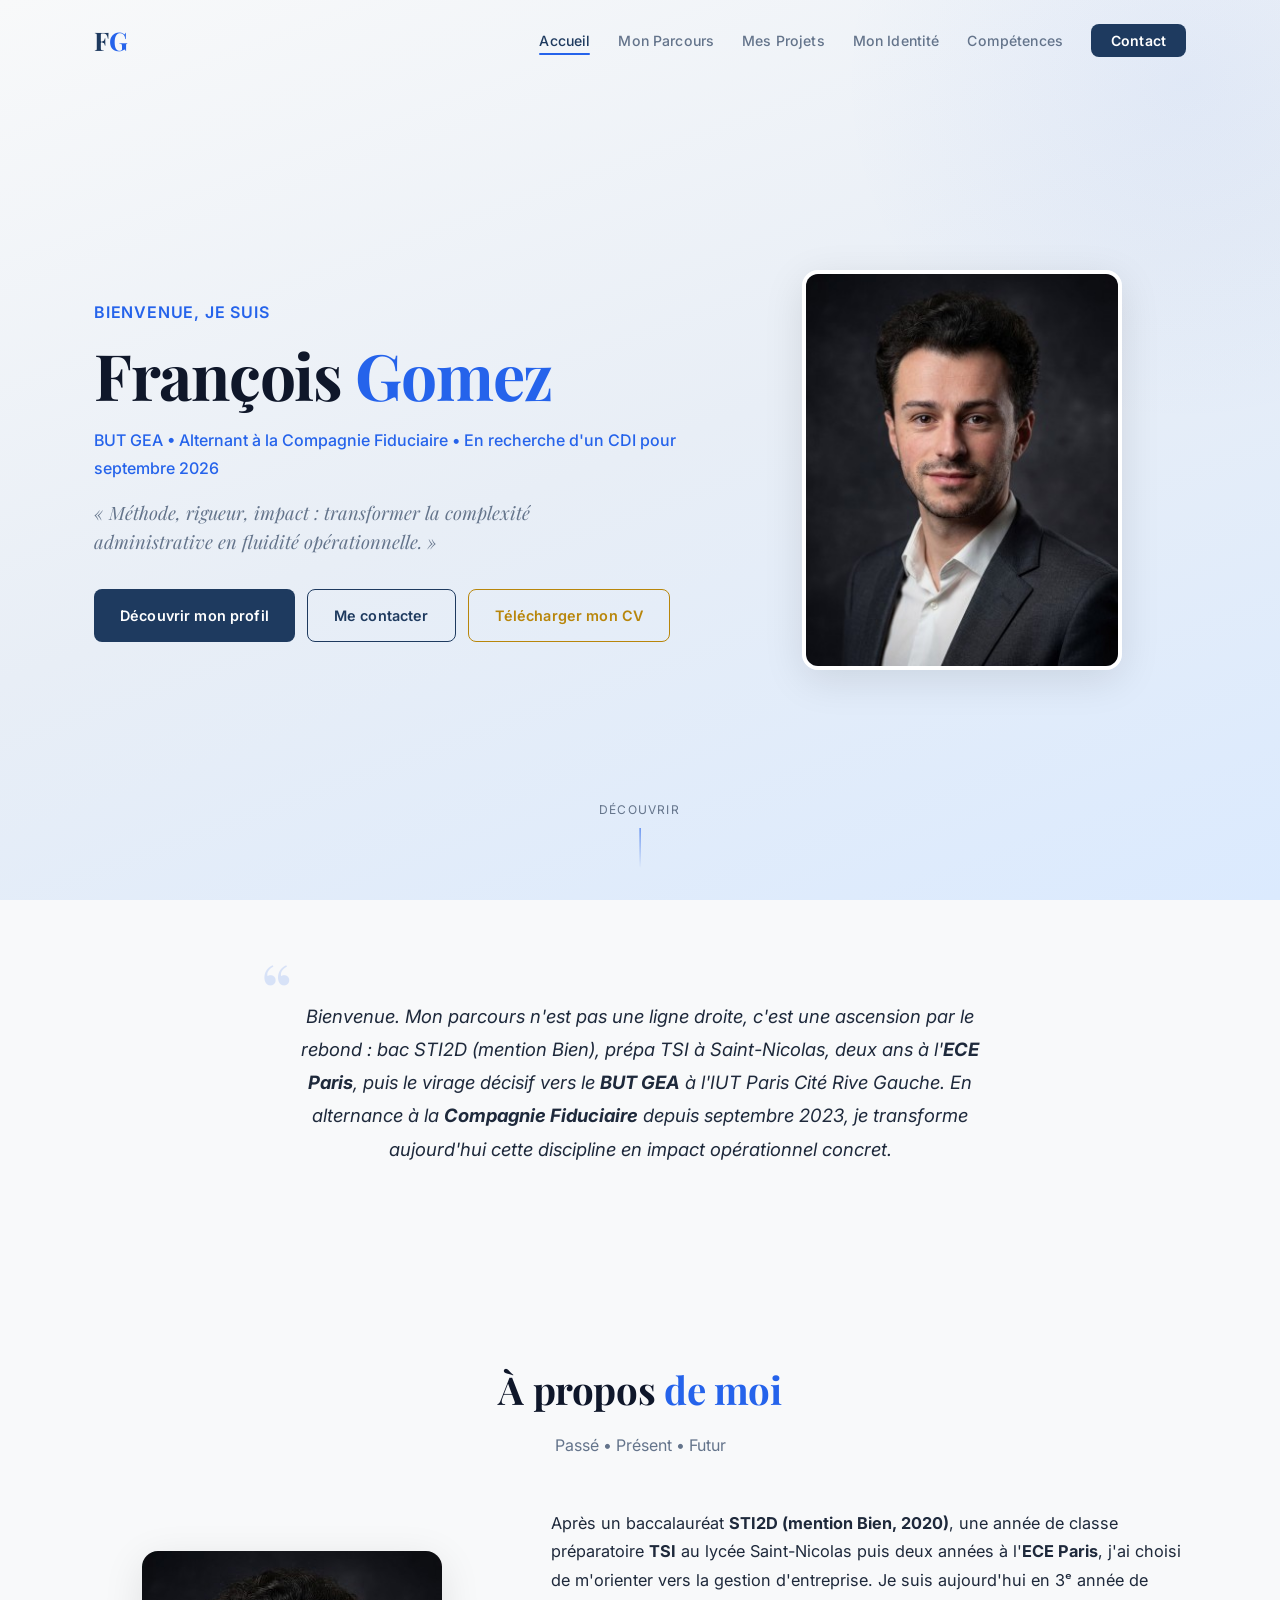
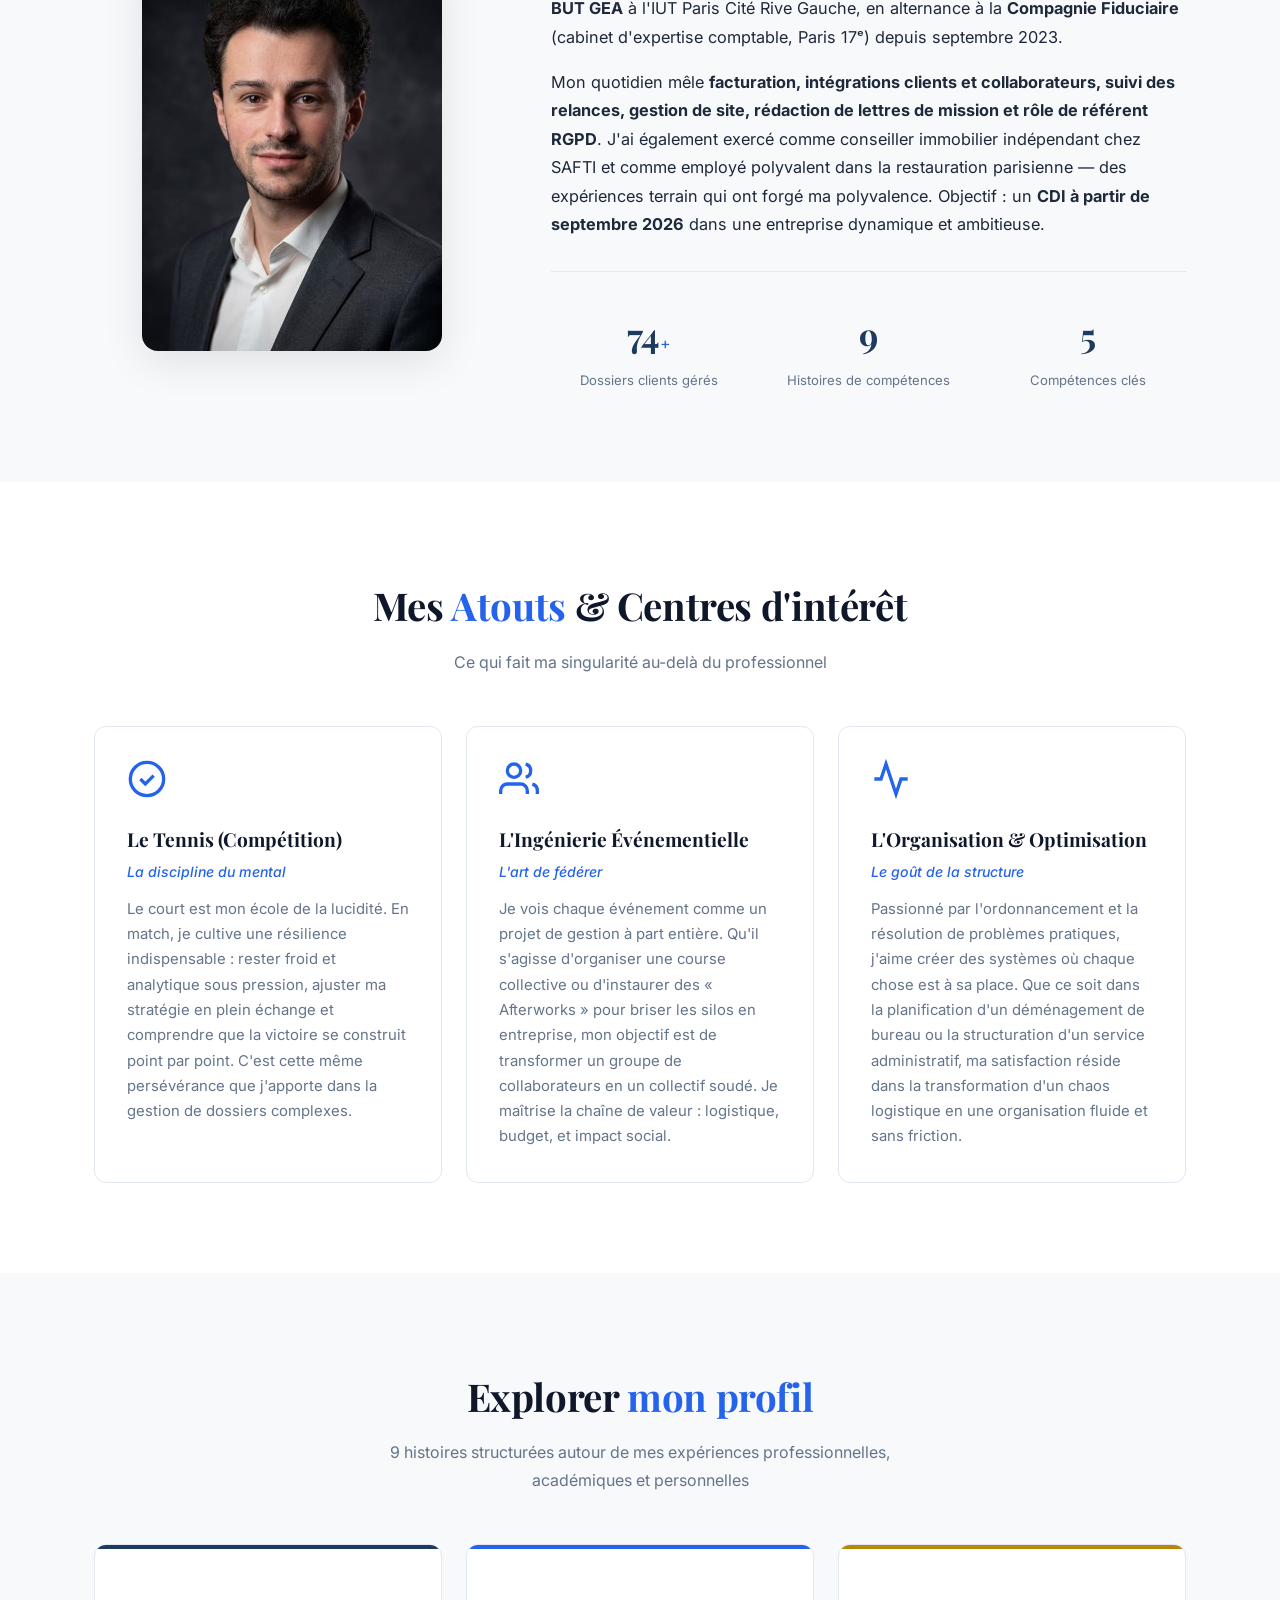
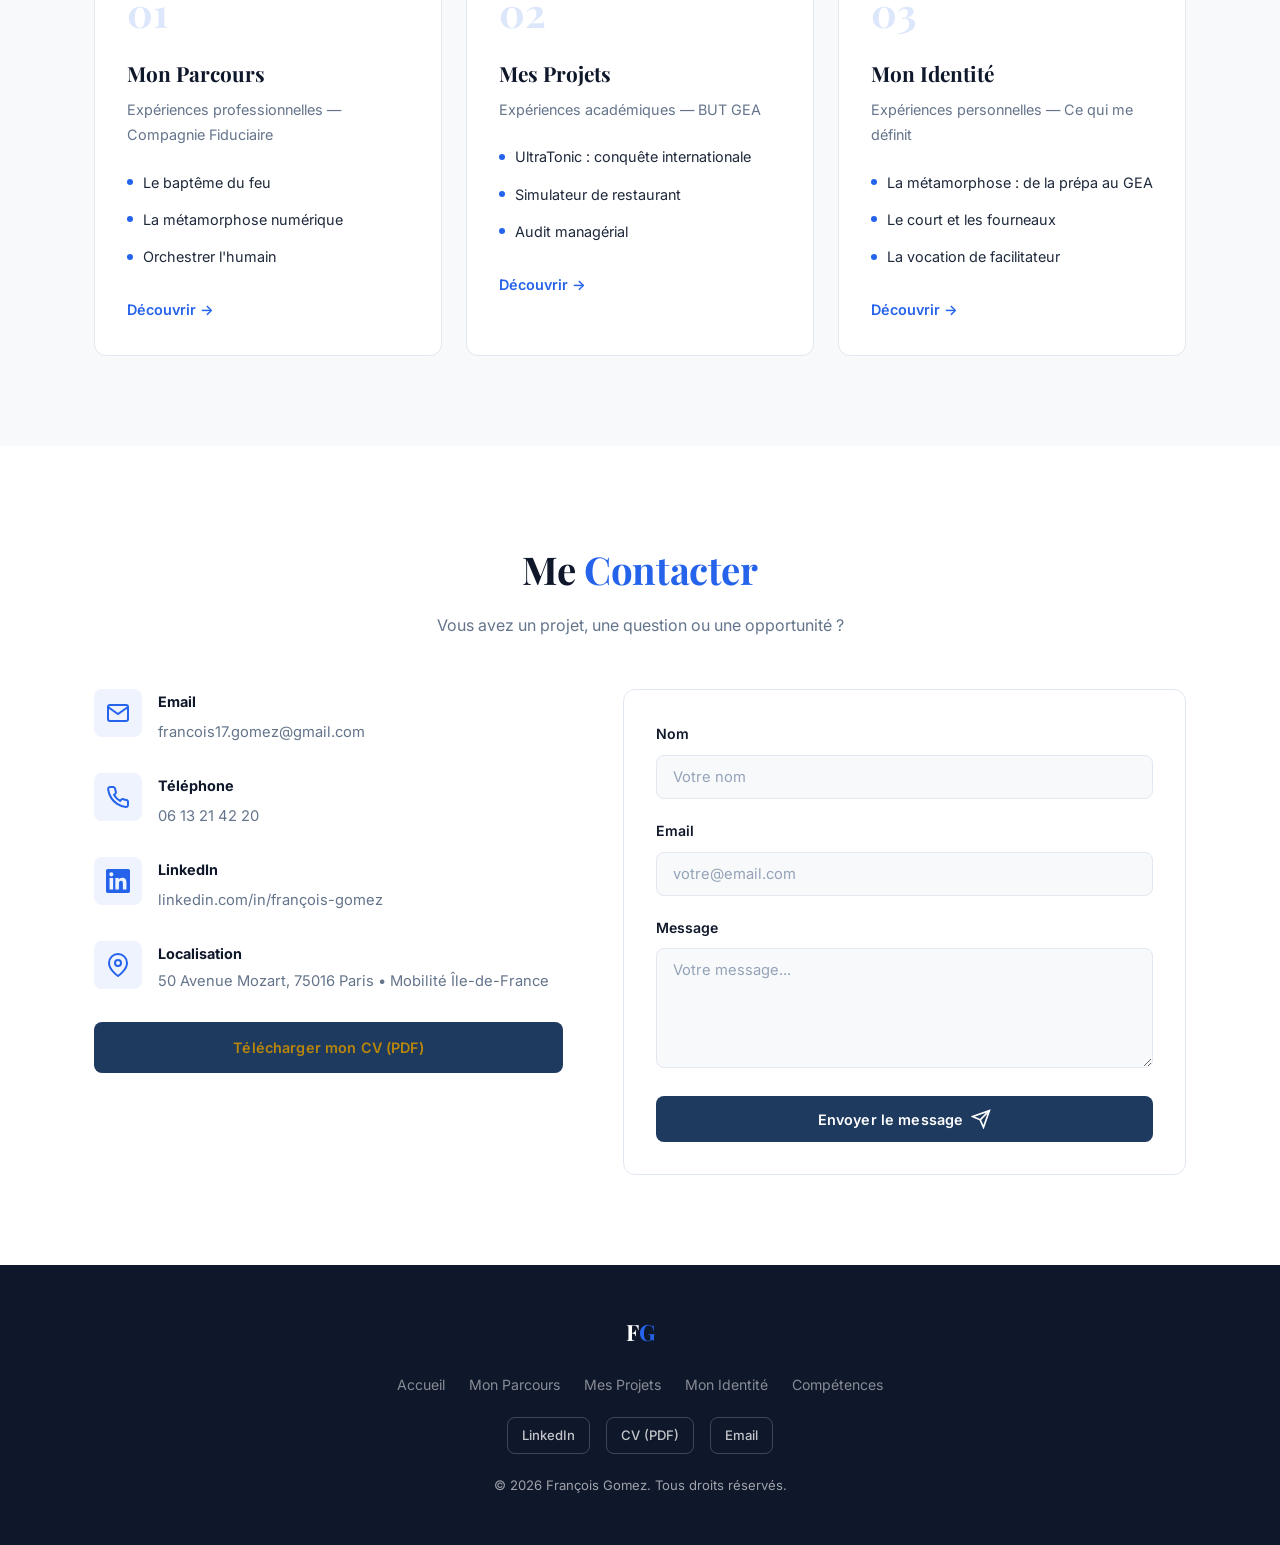
==== commit 729aa1db: "feat: integrate real CV data, LinkedIn photo and downloadable CV - Replace placeholder avatars with " ====
--- a/index.html
+++ b/index.html
@@ -3,9 +3,9 @@
 <head>
     <meta charset="UTF-8">
     <meta name="viewport" content="width=device-width, initial-scale=1.0">
-    <meta name="description" content="François Gomez — Facilitateur stratégique | Alternant GEMA | Porteur de méthode. Découvrez mon parcours, mes projets et mon identité.">
+    <meta name="description" content="François Gomez — Étudiant en 3ᵉ année de BUT GEA en alternance à la Compagnie Fiduciaire. À la recherche d'un CDI à partir de septembre 2026.">
     <meta name="author" content="François Gomez">
-    <title>François Gomez — Facilitateur Stratégique</title>
+    <title>François Gomez — BUT GEA | Alternant Compagnie Fiduciaire</title>
     <link rel="preconnect" href="https://fonts.googleapis.com">
     <link rel="preconnect" href="https://fonts.gstatic.com" crossorigin>
     <link href="https://fonts.googleapis.com/css2?family=Inter:wght@300;400;500;600;700&family=Playfair+Display:wght@600;700&display=swap" rel="stylesheet">
@@ -42,19 +42,16 @@
             <div class="hero-text">
                 <p class="hero-greeting">Bienvenue, je suis</p>
                 <h1 class="hero-name">François <span class="accent">Gomez</span></h1>
-                <p class="hero-tagline">Facilitateur stratégique | Alternant GEMA | Porteur de méthode</p>
-                <p class="hero-accroche">&laquo; Méthode, Rigueur, Impact : L'art de transformer la complexité en fluidité. &raquo;</p>
+                <p class="hero-tagline">BUT GEA &bull; Alternant à la Compagnie Fiduciaire &bull; En recherche d'un CDI pour septembre 2026</p>
+                <p class="hero-accroche">&laquo; Méthode, rigueur, impact : transformer la complexité administrative en fluidité opérationnelle. &raquo;</p>
                 <div class="hero-cta">
                     <a href="#about" class="btn btn-primary">Découvrir mon profil</a>
                     <a href="#contact" class="btn btn-outline">Me contacter</a>
-                    <a href="#" class="btn btn-outline btn-cv" title="CV à venir">Télécharger mon CV</a>
+                    <a href="assets/cv-francois-gomez.pdf" class="btn btn-outline btn-cv" download>Télécharger mon CV</a>
                 </div>
             </div>
             <div class="hero-photo">
-                <div class="hero-photo-placeholder">
-                    <span>FG</span>
-                    <p class="photo-hint">Photo professionnelle<br>à ajouter</p>
-                </div>
+                <img src="assets/img/francois-gomez.jpg" alt="Portrait de François Gomez" class="hero-photo-img" loading="eager">
             </div>
         </div>
         <div class="scroll-indicator">
@@ -69,7 +66,7 @@
             <div class="edito-card">
                 <div class="edito-quote">&ldquo;</div>
                 <p class="edito-text">
-                    Bienvenue. Mon parcours n'est pas une ligne droite, c'est une ascension par le rebond. Après avoir forgé ma discipline en classe préparatoire et ma réactivité sur le terrain comptable, je me définis aujourd'hui comme un <strong>facilitateur stratégique</strong>. Mon objectif ? Orchestrer vos processus pour libérer votre performance.
+                    Bienvenue. Mon parcours n'est pas une ligne droite, c'est une ascension par le rebond : bac STI2D (mention Bien), prépa TSI à Saint-Nicolas, deux ans à l'<strong>ECE Paris</strong>, puis le virage décisif vers le <strong>BUT GEA</strong> à l'IUT Paris Cité Rive Gauche. En alternance à la <strong>Compagnie Fiduciaire</strong> depuis septembre 2023, je transforme aujourd'hui cette discipline en impact opérationnel concret.
                 </p>
             </div>
         </div>
@@ -82,16 +79,14 @@
             <p class="section-subtitle">Passé &bull; Présent &bull; Futur</p>
             <div class="about-grid">
                 <div class="about-image">
-                    <div class="about-image-placeholder">
-                        <span>FG</span>
-                    </div>
+                    <img src="assets/img/francois-gomez.jpg" alt="François Gomez" class="about-image-img" loading="lazy">
                 </div>
                 <div class="about-text">
                     <p>
-                        Issu d'un bac STI2D, mon passage en classe préparatoire TSI a été le révélateur de ma résilience : j'y ai appris la valeur de l'effort, mais j'y ai surtout découvert mon besoin d'autonomie. Aujourd'hui en <strong>BUT GEA (Parcours GEMA)</strong> et alternant à la <strong>Compagnie Fiduciaire</strong>, je transforme cette rigueur en outils concrets.
-                    </p>
-                    <p>
-                        Mon quotidien ? Gérer l'urgence d'un service administratif seul, automatiser des flux sur HubSpot ou PenyLane, et garantir la cohésion d'équipe. Mon ambition est claire : intégrer un grand groupe financier pour passer de la gestion opérationnelle au <strong>pilotage stratégique de haut niveau</strong>.
+                        Après un baccalauréat <strong>STI2D (mention Bien, 2020)</strong>, une année de classe préparatoire <strong>TSI</strong> au lycée Saint-Nicolas puis deux années à l'<strong>ECE Paris</strong>, j'ai choisi de m'orienter vers la gestion d'entreprise. Je suis aujourd'hui en 3ᵉ année de <strong>BUT GEA</strong> à l'IUT Paris Cité Rive Gauche, en alternance à la <strong>Compagnie Fiduciaire</strong> (cabinet d'expertise comptable, Paris 17ᵉ) depuis septembre 2023.
+                    </p>
+                    <p>
+                        Mon quotidien mêle <strong>facturation, intégrations clients et collaborateurs, suivi des relances, gestion de site, rédaction de lettres de mission et rôle de référent RGPD</strong>. J'ai également exercé comme conseiller immobilier indépendant chez SAFTI et comme employé polyvalent dans la restauration parisienne &mdash; des expériences terrain qui ont forgé ma polyvalence. Objectif : un <strong>CDI à partir de septembre 2026</strong> dans une entreprise dynamique et ambitieuse.
                     </p>
                     <div class="about-stats">
                         <div class="stat">
@@ -208,7 +203,16 @@
                         </div>
                         <div>
                             <h4>Email</h4>
-                            <a href="mailto:francois.gomez@email.com">francois.gomez@email.com</a>
+                            <a href="mailto:francois17.gomez@gmail.com">francois17.gomez@gmail.com</a>
+                        </div>
+                    </div>
+                    <div class="contact-item">
+                        <div class="contact-icon">
+                            <svg width="24" height="24" viewBox="0 0 24 24" fill="none" stroke="currentColor" stroke-width="2"><path d="M22 16.92v3a2 2 0 0 1-2.18 2 19.79 19.79 0 0 1-8.63-3.07 19.5 19.5 0 0 1-6-6 19.79 19.79 0 0 1-3.07-8.67A2 2 0 0 1 4.11 2h3a2 2 0 0 1 2 1.72 12.84 12.84 0 0 0 .7 2.81 2 2 0 0 1-.45 2.11L8.09 9.91a16 16 0 0 0 6 6l1.27-1.27a2 2 0 0 1 2.11-.45 12.84 12.84 0 0 0 2.81.7A2 2 0 0 1 22 16.92z"></path></svg>
+                        </div>
+                        <div>
+                            <h4>Téléphone</h4>
+                            <a href="tel:+33613214220">06 13 21 42 20</a>
                         </div>
                     </div>
                     <div class="contact-item">
@@ -217,7 +221,7 @@
                         </div>
                         <div>
                             <h4>LinkedIn</h4>
-                            <a href="https://linkedin.com/in/" target="_blank" rel="noopener">Mon profil LinkedIn</a>
+                            <a href="https://www.linkedin.com/in/fran%C3%A7ois-gomez-08a355195/" target="_blank" rel="noopener">linkedin.com/in/françois-gomez</a>
                         </div>
                     </div>
                     <div class="contact-item">
@@ -226,11 +230,11 @@
                         </div>
                         <div>
                             <h4>Localisation</h4>
-                            <p>Bordeaux / Région Parisienne (Mobilité)</p>
+                            <p>50 Avenue Mozart, 75016 Paris &bull; Mobilité Île-de-France</p>
                         </div>
                     </div>
                     <div class="contact-cta">
-                        <a href="#" class="btn btn-primary btn-full btn-cv">Télécharger mon CV (PDF)</a>
+                        <a href="assets/cv-francois-gomez.pdf" class="btn btn-primary btn-full btn-cv" download>Télécharger mon CV (PDF)</a>
                     </div>
                 </div>
                 <form class="contact-form" id="contact-form">
@@ -267,6 +271,11 @@
                     <a href="identite.html">Mon Identité</a>
                     <a href="competences.html">Compétences</a>
                 </nav>
+                <div class="footer-links">
+                    <a href="https://www.linkedin.com/in/fran%C3%A7ois-gomez-08a355195/" target="_blank" rel="noopener">LinkedIn</a>
+                    <a href="assets/cv-francois-gomez.pdf" download>CV (PDF)</a>
+                    <a href="mailto:francois17.gomez@gmail.com">Email</a>
+                </div>
                 <p>&copy; 2026 François Gomez. Tous droits réservés.</p>
             </div>
         </div>
--- a/assets/css/style.css
+++ b/assets/css/style.css
@@ -317,6 +317,40 @@
     margin-top: 8px;
 }
 
+.hero-photo-img {
+    width: 320px;
+    height: 400px;
+    object-fit: cover;
+    object-position: center top;
+    border-radius: var(--radius-lg);
+    box-shadow: var(--shadow-lg);
+    border: 4px solid var(--color-bg-alt);
+}
+
+.about-image-img {
+    width: 100%;
+    aspect-ratio: 3/4;
+    max-width: 300px;
+    margin: 0 auto;
+    display: block;
+    object-fit: cover;
+    object-position: center top;
+    border-radius: var(--radius-lg);
+    box-shadow: var(--shadow-lg);
+}
+
+.identity-photo-img {
+    width: 100%;
+    max-width: 320px;
+    aspect-ratio: 3/4;
+    object-fit: cover;
+    object-position: center top;
+    border-radius: var(--radius-lg);
+    box-shadow: var(--shadow-lg);
+    display: block;
+    margin: 0 auto;
+}
+
 .scroll-indicator {
     position: absolute;
     bottom: 32px;
@@ -673,6 +707,160 @@
     text-align: center;
 }
 
+.page-header-identity {
+    text-align: left;
+}
+
+.timeline-grid {
+    display: grid;
+    grid-template-columns: 1fr 1fr;
+    gap: 48px;
+    margin-top: 40px;
+}
+
+.timeline-col-title {
+    font-family: var(--font-heading);
+    font-size: 1.5rem;
+    color: var(--color-accent);
+    margin-bottom: 20px;
+    padding-bottom: 12px;
+    border-bottom: 2px solid var(--color-accent);
+    display: inline-block;
+}
+
+.timeline-list {
+    list-style: none;
+    padding: 0;
+}
+
+.timeline-list li {
+    position: relative;
+    padding: 16px 0 16px 24px;
+    border-left: 2px solid var(--color-border);
+    margin-left: 8px;
+    color: var(--color-text);
+    line-height: 1.6;
+}
+
+.timeline-list li::before {
+    content: '';
+    position: absolute;
+    left: -7px;
+    top: 22px;
+    width: 12px;
+    height: 12px;
+    border-radius: 50%;
+    background: var(--color-accent);
+    box-shadow: 0 0 0 3px var(--color-bg);
+}
+
+.timeline-list strong {
+    display: block;
+    font-size: 0.85rem;
+    color: var(--color-accent);
+    letter-spacing: 0.05em;
+    text-transform: uppercase;
+    margin-bottom: 4px;
+}
+
+.timeline-list em {
+    color: var(--color-text-muted);
+    font-style: normal;
+    font-size: 0.9rem;
+}
+
+@media (max-width: 768px) {
+    .timeline-grid {
+        grid-template-columns: 1fr;
+        gap: 32px;
+    }
+}
+
+.toolkit-grid {
+    display: grid;
+    grid-template-columns: repeat(3, 1fr);
+    gap: 24px;
+    margin-top: 40px;
+}
+
+.toolkit-card {
+    background: var(--color-surface);
+    border: 1px solid var(--color-border);
+    border-radius: var(--radius-lg);
+    padding: 28px;
+    box-shadow: var(--shadow-sm);
+    transition: all var(--transition);
+}
+
+.toolkit-card:hover {
+    box-shadow: var(--shadow-md);
+    border-color: var(--color-accent);
+    transform: translateY(-3px);
+}
+
+.toolkit-card h3 {
+    font-family: var(--font-heading);
+    font-size: 1.3rem;
+    color: var(--color-accent);
+    margin-bottom: 16px;
+    padding-bottom: 12px;
+    border-bottom: 2px solid var(--color-accent-bg);
+}
+
+.toolkit-list {
+    list-style: none;
+    padding: 0;
+    margin: 0;
+}
+
+.toolkit-list li {
+    display: flex;
+    justify-content: space-between;
+    align-items: baseline;
+    gap: 12px;
+    padding: 10px 0;
+    border-bottom: 1px dashed var(--color-border);
+}
+
+.toolkit-list li:last-child { border-bottom: none; }
+
+.toolkit-list span {
+    color: var(--color-text);
+    font-weight: 500;
+}
+
+.toolkit-list em {
+    color: var(--color-text-muted);
+    font-style: normal;
+    font-size: 0.85rem;
+    text-transform: uppercase;
+    letter-spacing: 0.05em;
+}
+
+@media (max-width: 768px) {
+    .toolkit-grid {
+        grid-template-columns: 1fr;
+    }
+}
+
+.page-header-grid {
+    display: grid;
+    grid-template-columns: 1.6fr 1fr;
+    gap: 48px;
+    align-items: center;
+}
+
+@media (max-width: 768px) {
+    .page-header-grid {
+        grid-template-columns: 1fr;
+        text-align: center;
+    }
+    .page-header-grid .identity-photo-img {
+        order: -1;
+        max-width: 220px;
+    }
+}
+
 .page-category {
     font-size: 0.85rem;
     font-weight: 600;
@@ -1131,6 +1319,29 @@
     color: white;
 }
 
+.footer-links {
+    display: flex;
+    gap: 16px;
+    flex-wrap: wrap;
+    justify-content: center;
+}
+
+.footer-links a {
+    color: rgba(255,255,255,0.75);
+    font-size: 0.82rem;
+    font-weight: 500;
+    padding: 6px 14px;
+    border: 1px solid rgba(255,255,255,0.2);
+    border-radius: var(--radius-sm);
+    transition: all var(--transition);
+}
+
+.footer-links a:hover {
+    color: white;
+    border-color: rgba(255,255,255,0.5);
+    background: rgba(255,255,255,0.05);
+}
+
 .footer p {
     font-size: 0.82rem;
 }
@@ -1189,7 +1400,8 @@
         justify-content: center;
     }
 
-    .hero-photo-placeholder {
+    .hero-photo-placeholder,
+    .hero-photo-img {
         width: 240px;
         height: 300px;
     }
@@ -1199,7 +1411,8 @@
         gap: 40px;
     }
 
-    .about-image-placeholder {
+    .about-image-placeholder,
+    .about-image-img {
         max-width: 220px;
     }
 
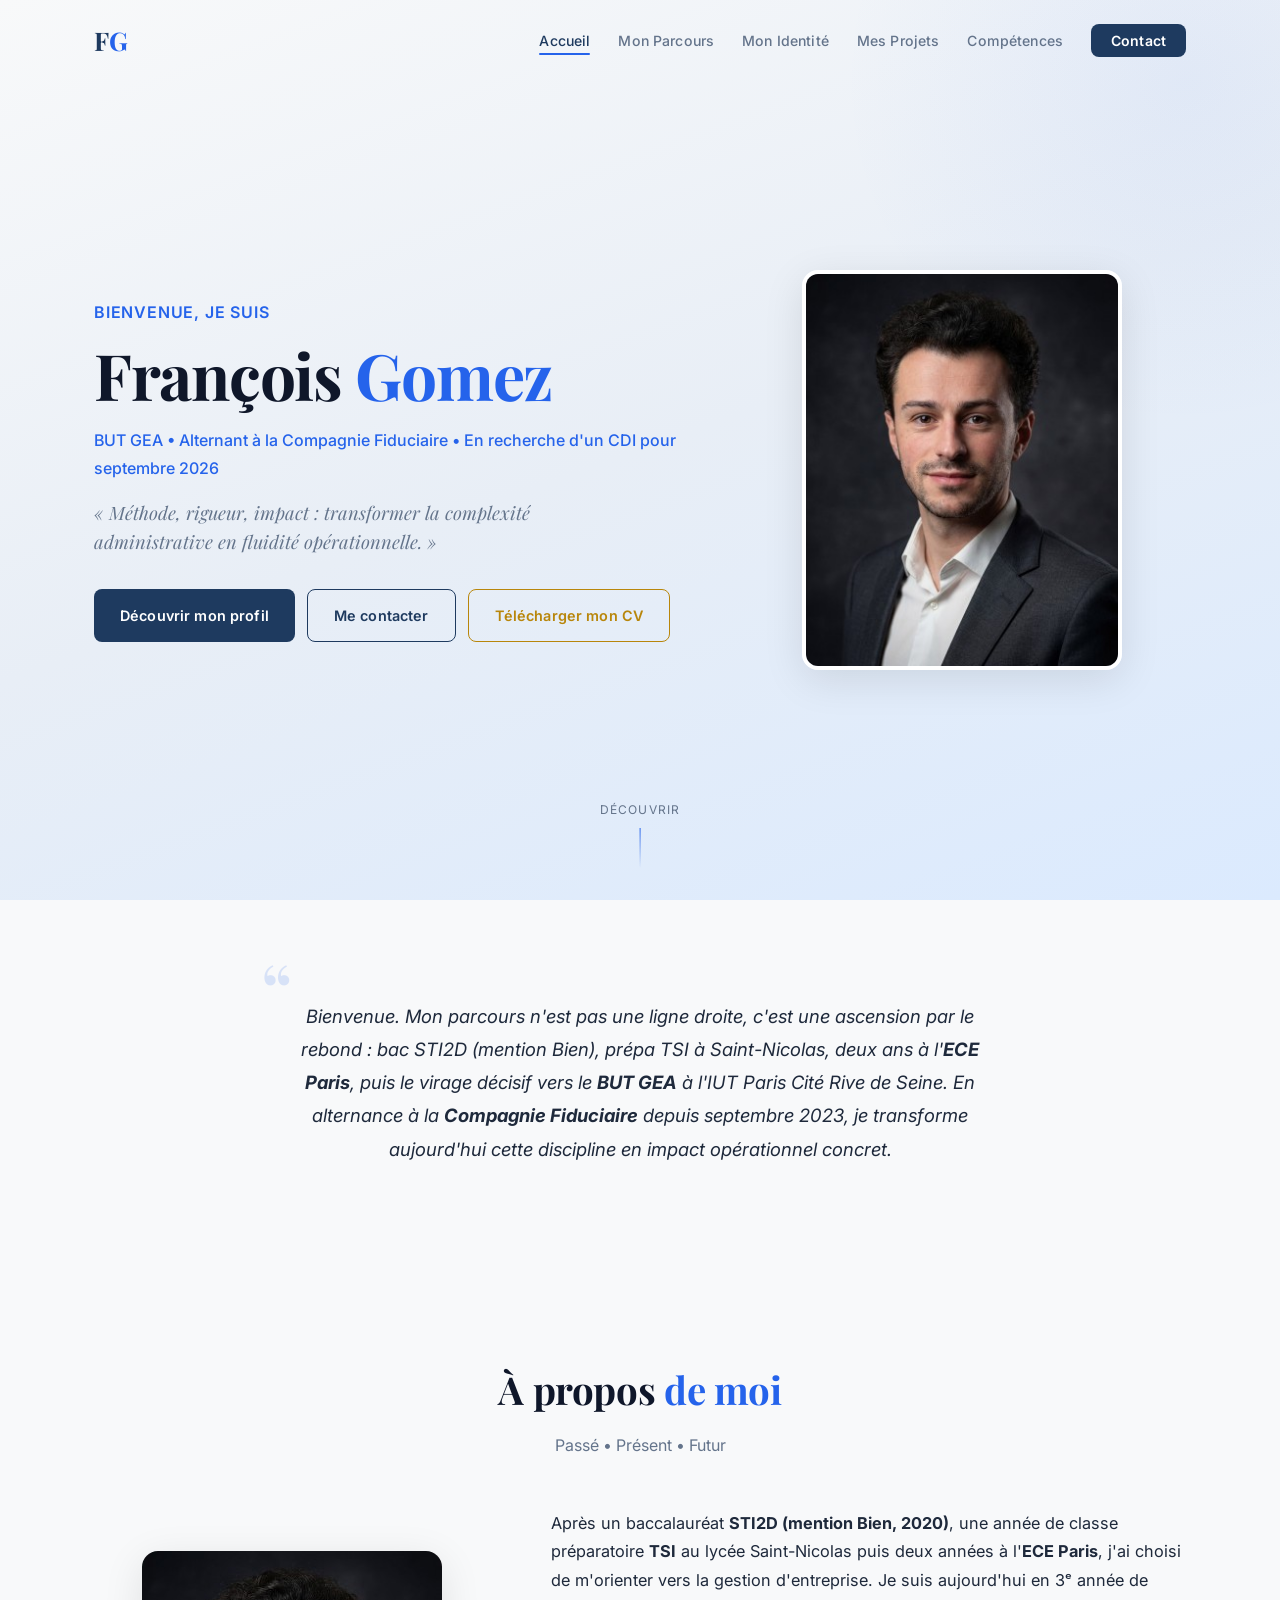
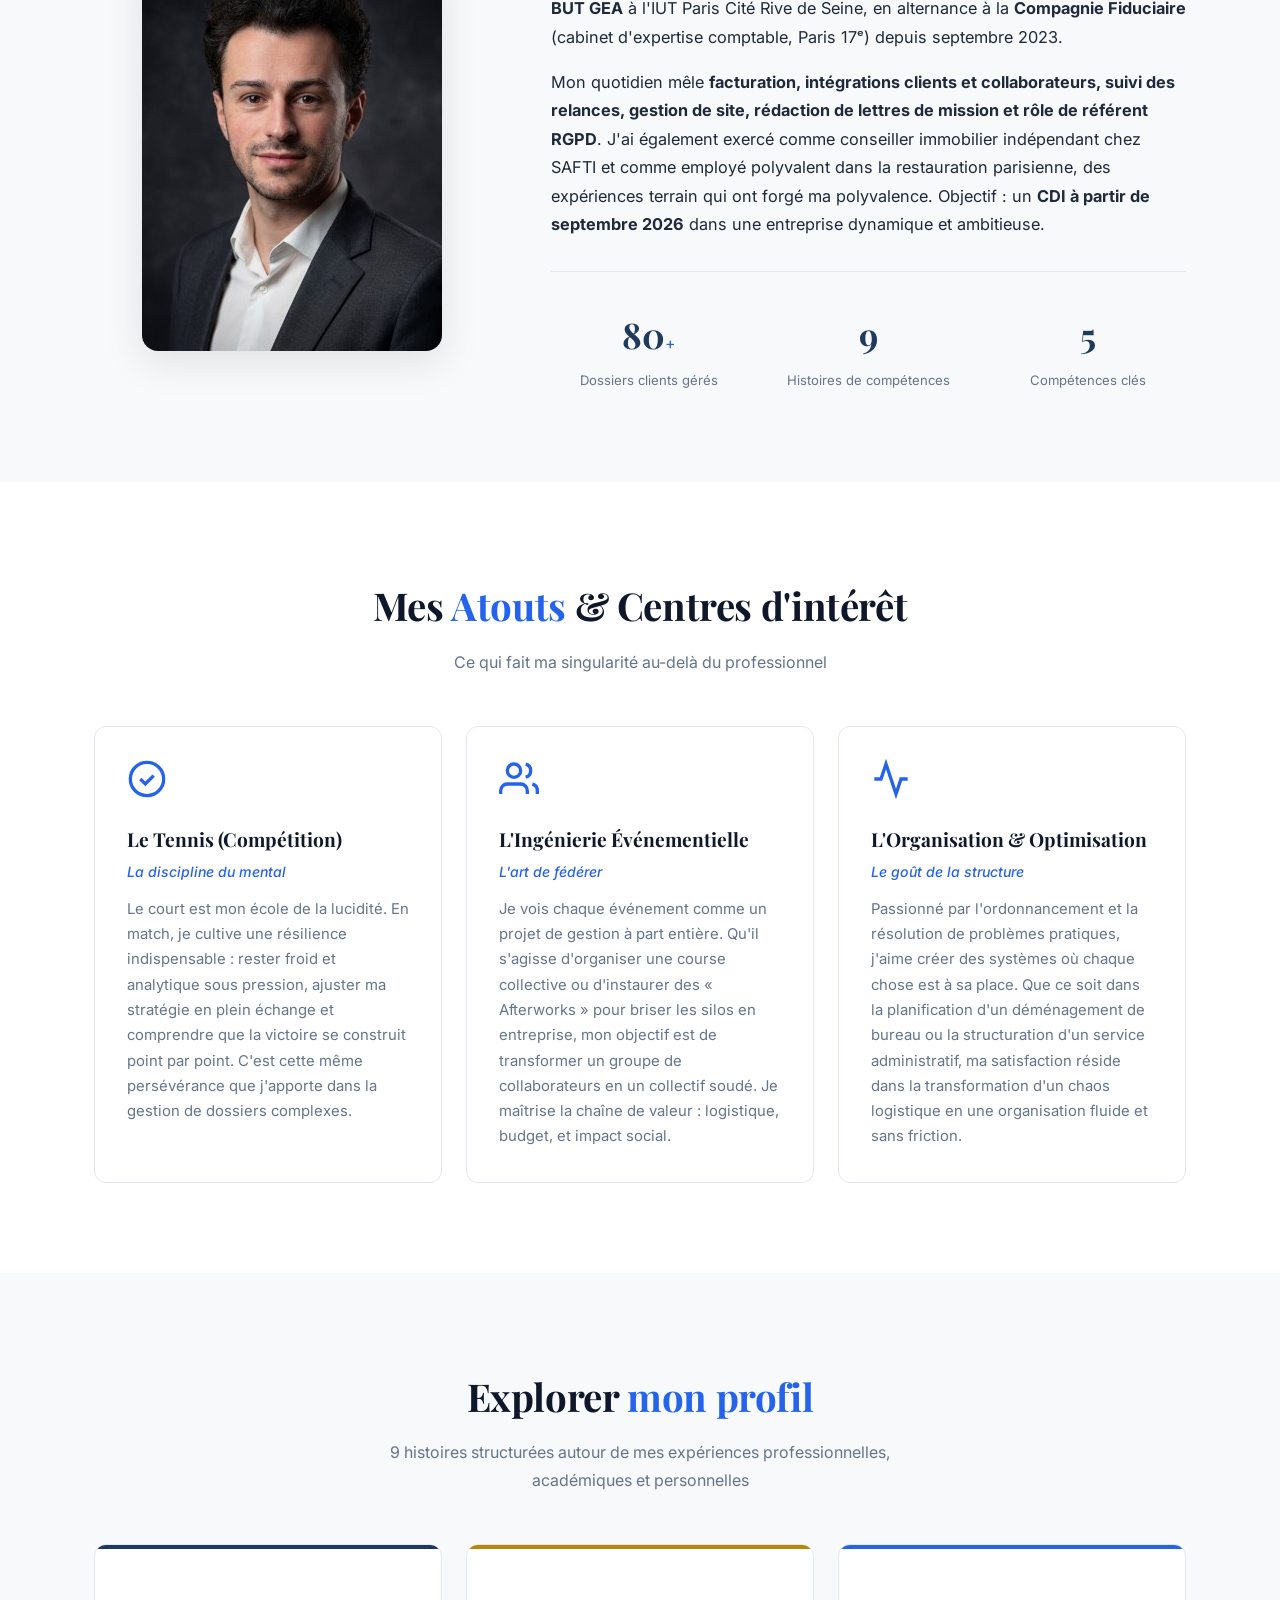
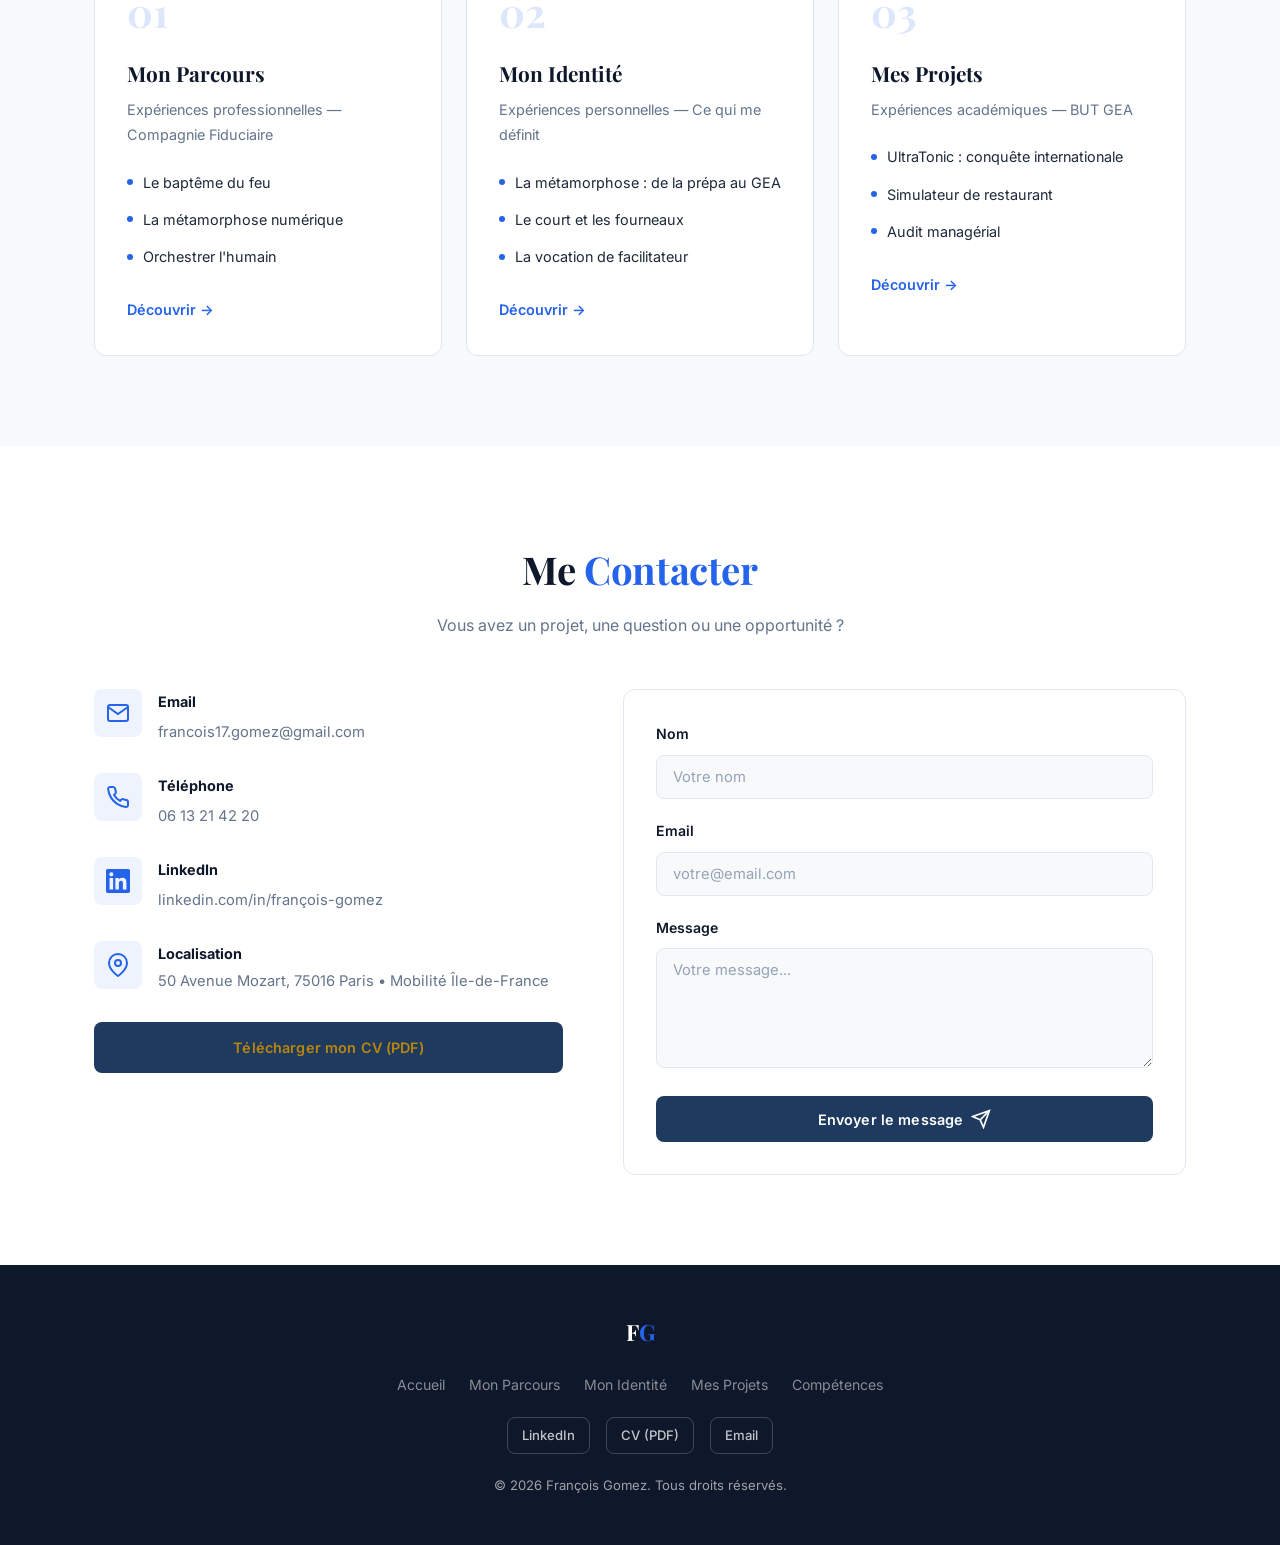
==== commit 4d6aefd5: "feat: mise à jour CV, réordonnancement Identité/Projets et corrections - Remplacement du CV par la n" ====
--- a/index.html
+++ b/index.html
@@ -25,8 +25,8 @@
             <ul class="nav-menu" id="nav-menu">
                 <li><a href="index.html" class="nav-link active">Accueil</a></li>
                 <li><a href="parcours.html" class="nav-link">Mon Parcours</a></li>
+                <li><a href="identite.html" class="nav-link">Mon Identité</a></li>
                 <li><a href="projets.html" class="nav-link">Mes Projets</a></li>
-                <li><a href="identite.html" class="nav-link">Mon Identité</a></li>
                 <li><a href="competences.html" class="nav-link">Compétences</a></li>
                 <li><a href="#contact" class="nav-link nav-cta">Contact</a></li>
             </ul>
@@ -66,7 +66,7 @@
             <div class="edito-card">
                 <div class="edito-quote">&ldquo;</div>
                 <p class="edito-text">
-                    Bienvenue. Mon parcours n'est pas une ligne droite, c'est une ascension par le rebond : bac STI2D (mention Bien), prépa TSI à Saint-Nicolas, deux ans à l'<strong>ECE Paris</strong>, puis le virage décisif vers le <strong>BUT GEA</strong> à l'IUT Paris Cité Rive Gauche. En alternance à la <strong>Compagnie Fiduciaire</strong> depuis septembre 2023, je transforme aujourd'hui cette discipline en impact opérationnel concret.
+                    Bienvenue. Mon parcours n'est pas une ligne droite, c'est une ascension par le rebond : bac STI2D (mention Bien), prépa TSI à Saint-Nicolas, deux ans à l'<strong>ECE Paris</strong>, puis le virage décisif vers le <strong>BUT GEA</strong> à l'IUT Paris Cité Rive de Seine. En alternance à la <strong>Compagnie Fiduciaire</strong> depuis septembre 2023, je transforme aujourd'hui cette discipline en impact opérationnel concret.
                 </p>
             </div>
         </div>
@@ -83,10 +83,10 @@
                 </div>
                 <div class="about-text">
                     <p>
-                        Après un baccalauréat <strong>STI2D (mention Bien, 2020)</strong>, une année de classe préparatoire <strong>TSI</strong> au lycée Saint-Nicolas puis deux années à l'<strong>ECE Paris</strong>, j'ai choisi de m'orienter vers la gestion d'entreprise. Je suis aujourd'hui en 3ᵉ année de <strong>BUT GEA</strong> à l'IUT Paris Cité Rive Gauche, en alternance à la <strong>Compagnie Fiduciaire</strong> (cabinet d'expertise comptable, Paris 17ᵉ) depuis septembre 2023.
-                    </p>
-                    <p>
-                        Mon quotidien mêle <strong>facturation, intégrations clients et collaborateurs, suivi des relances, gestion de site, rédaction de lettres de mission et rôle de référent RGPD</strong>. J'ai également exercé comme conseiller immobilier indépendant chez SAFTI et comme employé polyvalent dans la restauration parisienne &mdash; des expériences terrain qui ont forgé ma polyvalence. Objectif : un <strong>CDI à partir de septembre 2026</strong> dans une entreprise dynamique et ambitieuse.
+                        Après un baccalauréat <strong>STI2D (mention Bien, 2020)</strong>, une année de classe préparatoire <strong>TSI</strong> au lycée Saint-Nicolas puis deux années à l'<strong>ECE Paris</strong>, j'ai choisi de m'orienter vers la gestion d'entreprise. Je suis aujourd'hui en 3ᵉ année de <strong>BUT GEA</strong> à l'IUT Paris Cité Rive de Seine, en alternance à la <strong>Compagnie Fiduciaire</strong> (cabinet d'expertise comptable, Paris 17ᵉ) depuis septembre 2023.
+                    </p>
+                    <p>
+                        Mon quotidien mêle <strong>facturation, intégrations clients et collaborateurs, suivi des relances, gestion de site, rédaction de lettres de mission et rôle de référent RGPD</strong>. J'ai également exercé comme conseiller immobilier indépendant chez SAFTI et comme employé polyvalent dans la restauration parisienne, des expériences terrain qui ont forgé ma polyvalence. Objectif : un <strong>CDI à partir de septembre 2026</strong> dans une entreprise dynamique et ambitieuse.
                     </p>
                     <div class="about-stats">
                         <div class="stat">
@@ -164,8 +164,19 @@
                     </ul>
                     <span class="overview-link">Découvrir &rarr;</span>
                 </a>
+                <a href="identite.html" class="overview-card overview-perso">
+                    <div class="overview-number">02</div>
+                    <h3>Mon Identité</h3>
+                    <p>Expériences personnelles &mdash; Ce qui me définit</p>
+                    <ul class="overview-list">
+                        <li>La métamorphose : de la prépa au GEA</li>
+                        <li>Le court et les fourneaux</li>
+                        <li>La vocation de facilitateur</li>
+                    </ul>
+                    <span class="overview-link">Découvrir &rarr;</span>
+                </a>
                 <a href="projets.html" class="overview-card overview-acad">
-                    <div class="overview-number">02</div>
+                    <div class="overview-number">03</div>
                     <h3>Mes Projets</h3>
                     <p>Expériences académiques &mdash; BUT GEA</p>
                     <ul class="overview-list">
@@ -175,17 +186,6 @@
                     </ul>
                     <span class="overview-link">Découvrir &rarr;</span>
                 </a>
-                <a href="identite.html" class="overview-card overview-perso">
-                    <div class="overview-number">03</div>
-                    <h3>Mon Identité</h3>
-                    <p>Expériences personnelles &mdash; Ce qui me définit</p>
-                    <ul class="overview-list">
-                        <li>La métamorphose : de la prépa au GEA</li>
-                        <li>Le court et les fourneaux</li>
-                        <li>La vocation de facilitateur</li>
-                    </ul>
-                    <span class="overview-link">Découvrir &rarr;</span>
-                </a>
             </div>
         </div>
     </section>
@@ -267,8 +267,8 @@
                 <nav class="footer-nav">
                     <a href="index.html">Accueil</a>
                     <a href="parcours.html">Mon Parcours</a>
+                    <a href="identite.html">Mon Identité</a>
                     <a href="projets.html">Mes Projets</a>
-                    <a href="identite.html">Mon Identité</a>
                     <a href="competences.html">Compétences</a>
                 </nav>
                 <div class="footer-links">
